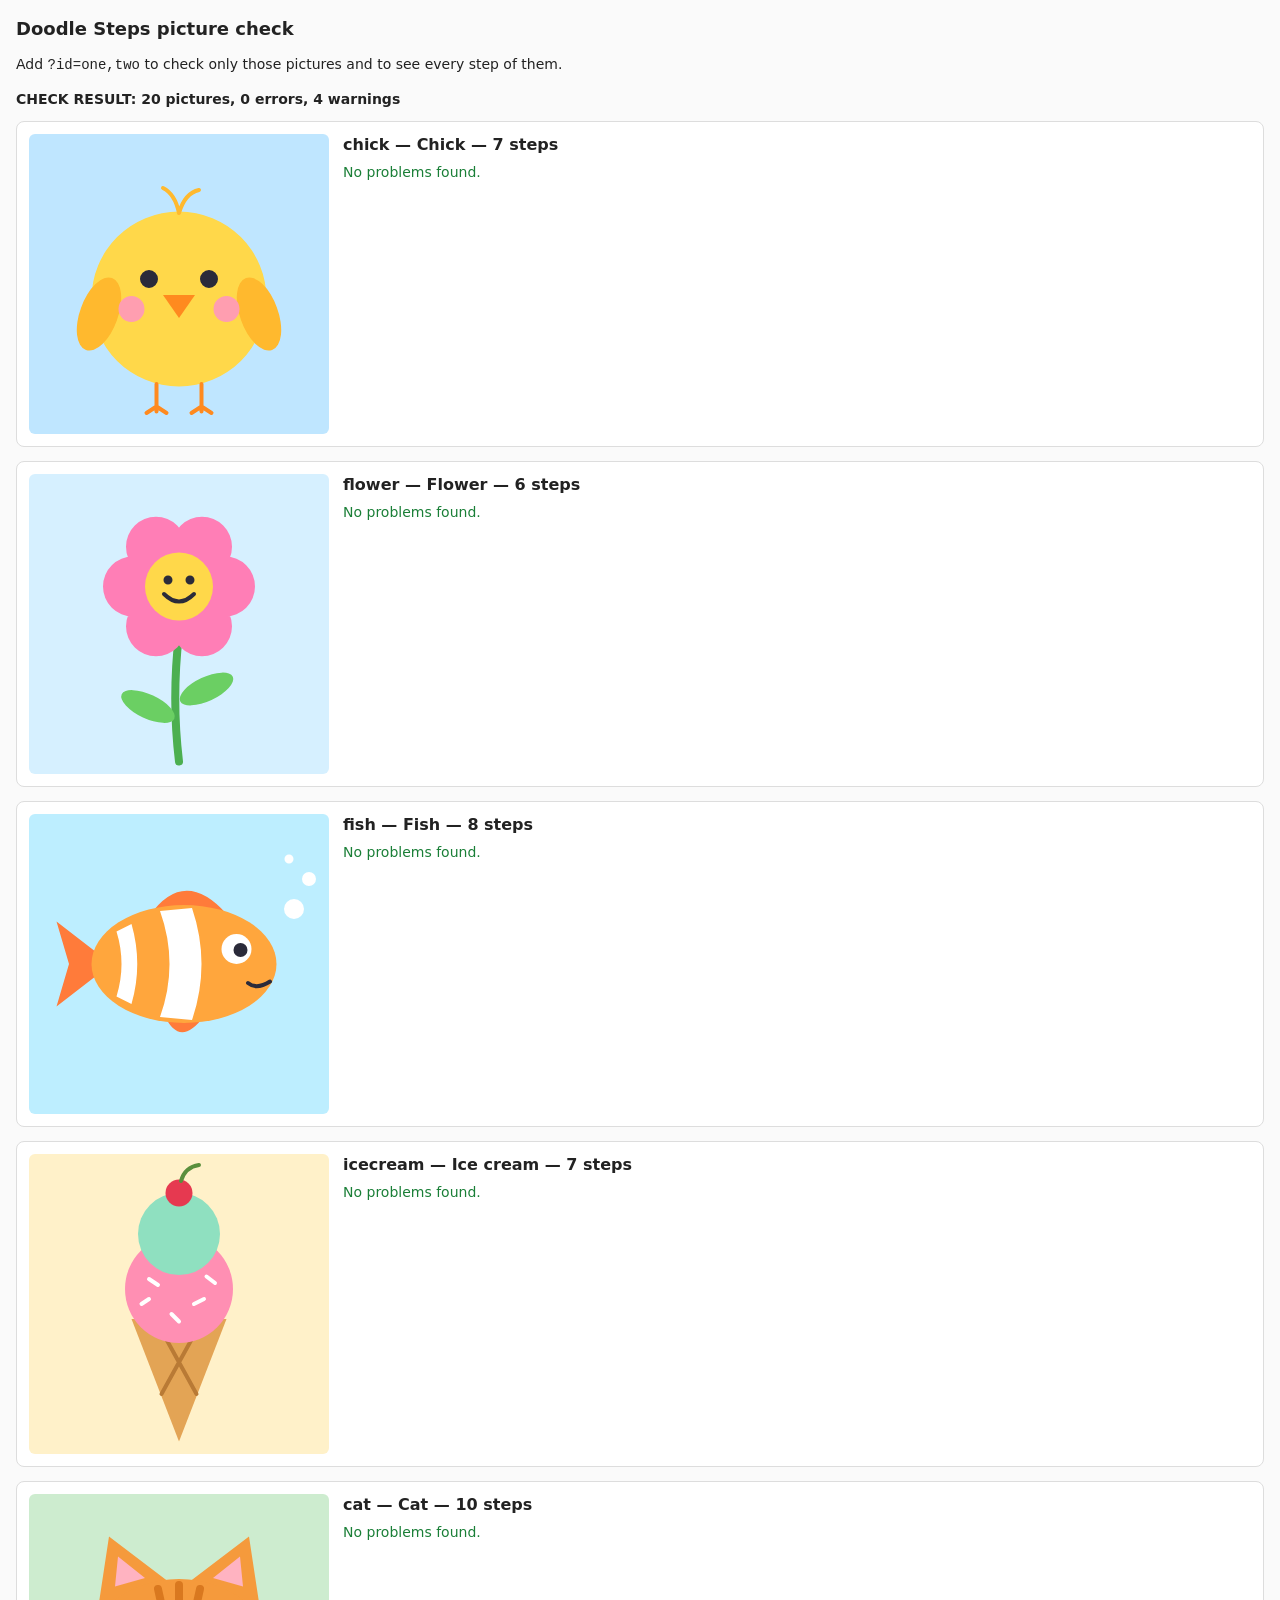
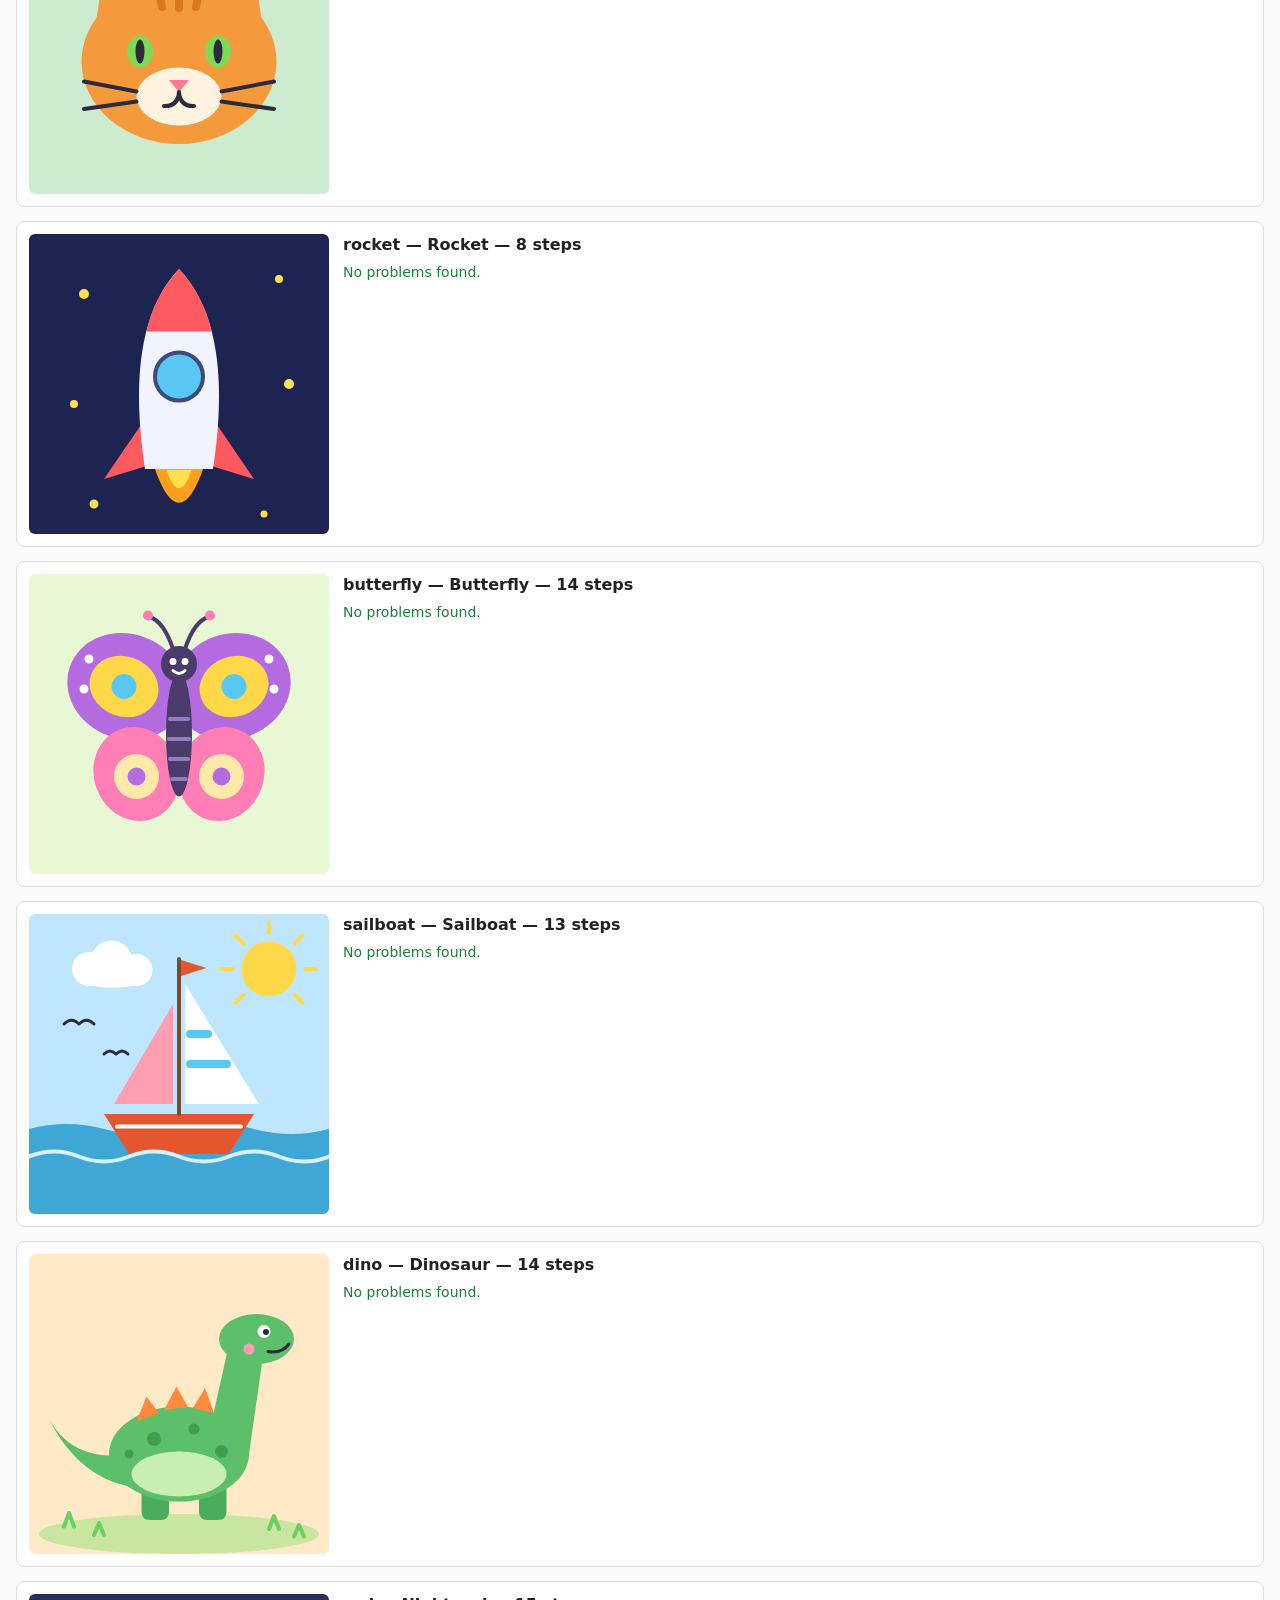
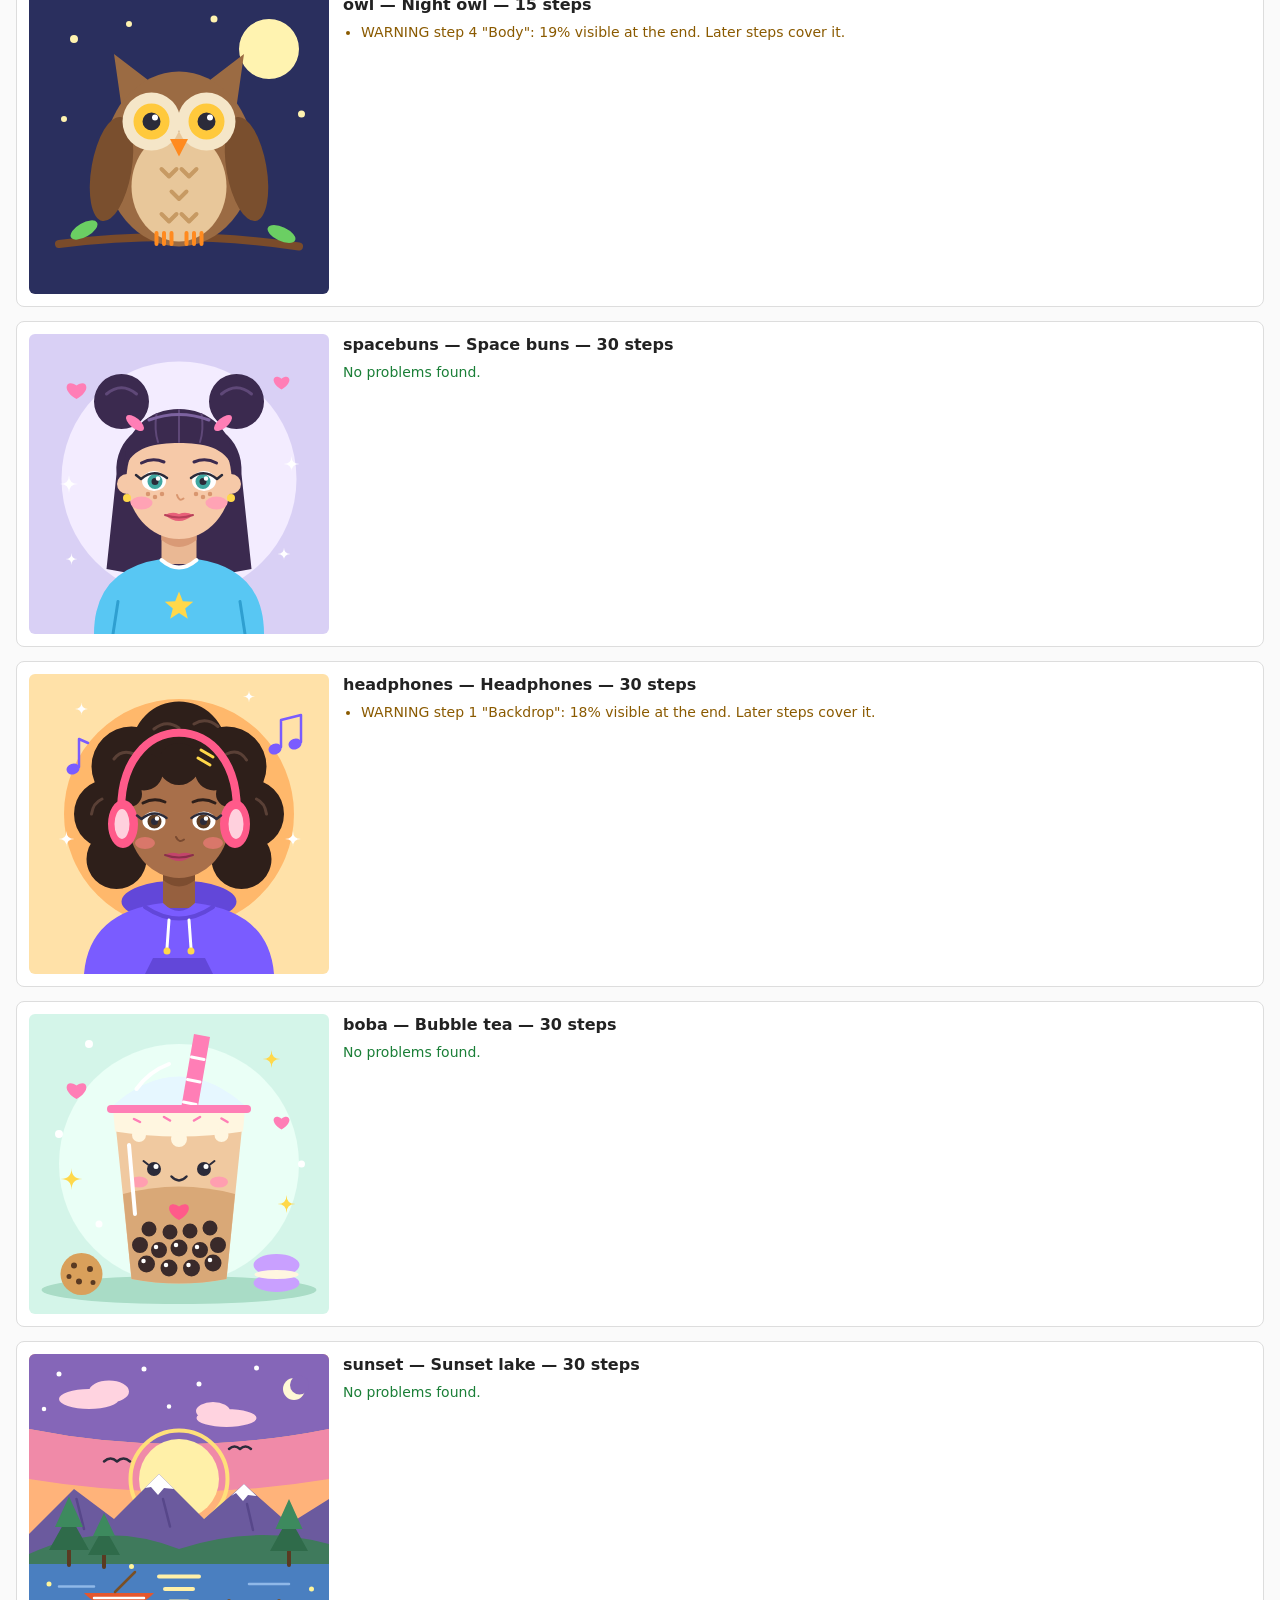
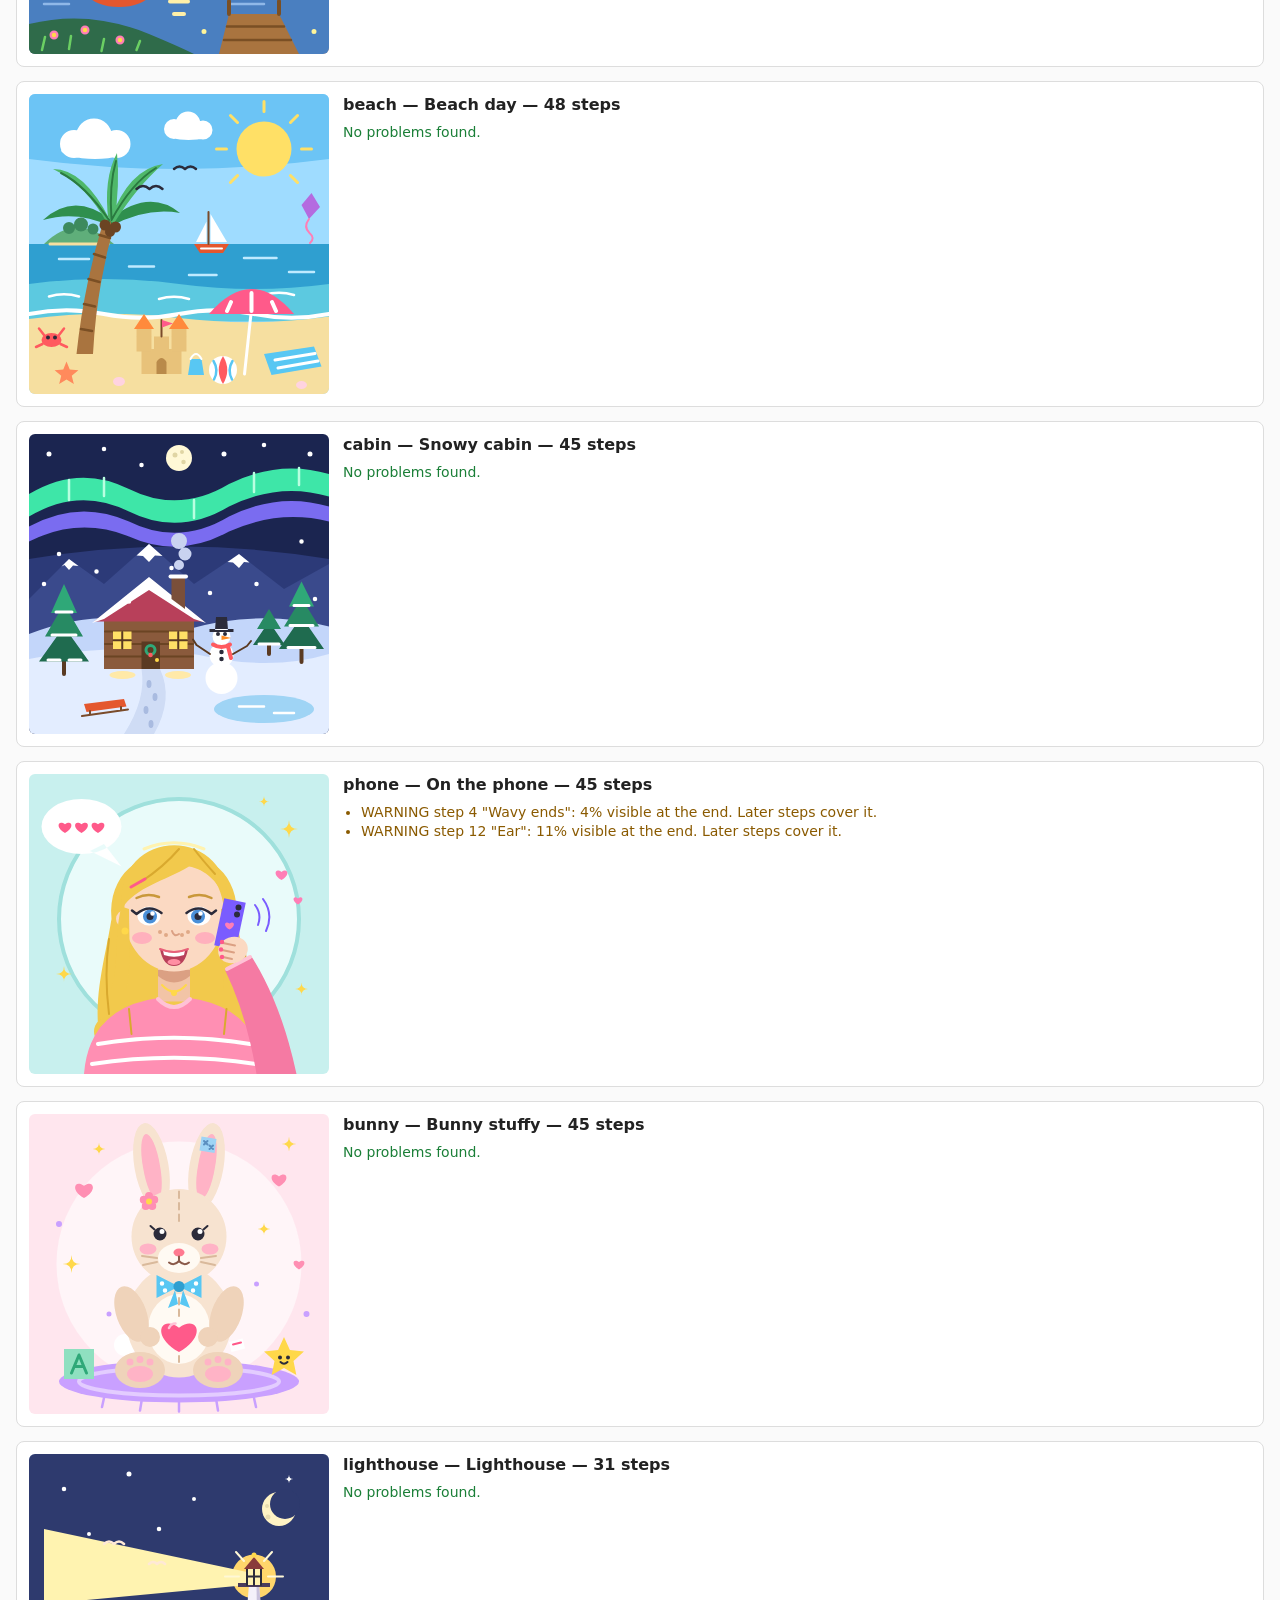
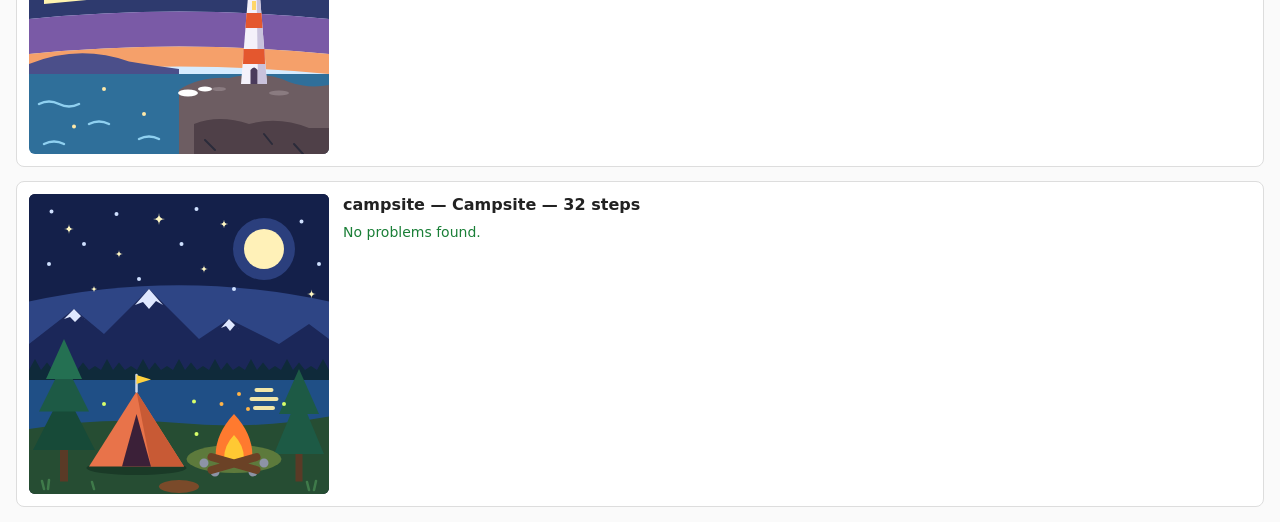
==== tools/check.html @ 8286c2b9 "Add picture-making skill, checkers, per-file pictures; add Lighthouse and Campsite Co-Authored-By: C" ====
<!doctype html>
<html lang="en">
<head>
<meta charset="utf-8">
<title>Doodle Steps picture check</title>
<style>
  body { font: 14px/1.4 system-ui, sans-serif; margin: 16px; color: #222; background: #fafafa; }
  h1 { font-size: 18px; margin: 0 0 4px; }
  #summary { font-weight: 700; margin-bottom: 12px; }
  .pic { display: grid; grid-template-columns: 300px 1fr; gap: 14px; padding: 12px; margin-bottom: 14px; background: #fff; border: 1px solid #ddd; border-radius: 8px; }
  .pic svg { width: 100%; height: auto; border-radius: 6px; display: block; }
  .pic h2 { font-size: 16px; margin: 0 0 6px; }
  .err { color: #b00020; } .warn { color: #8a5a00; } .ok { color: #1a7f37; }
  ul { margin: 4px 0; padding-left: 18px; }
  .film { grid-column: 1 / -1; display: grid; grid-template-columns: repeat(auto-fill, minmax(120px, 1fr)); gap: 8px; }
  .film figure { margin: 0; font-size: 11px; }
  .film svg { border: 1px solid #ddd; }
</style>
</head>
<body>
<h1>Doodle Steps picture check</h1>
<p>Add <code>?id=one,two</code> to check only those pictures and to see every step of them.</p>
<div id="summary">Checking…</div>
<div id="out"></div>

<script>
// Loads the same picture files the app loads (read from ../index.html), then
// for every step checks: can it be scored, is it still visible at the end,
// and does it differ from the color underneath it.
(async () => {
  const S = 300, SK = S / 600;
  const want = (new URLSearchParams(location.search).get('id') || '').split(',').filter(Boolean);

  const html = await (await fetch('../index.html', { cache: 'reload' })).text();
  const srcs = [...html.matchAll(/<script src="([^"]+)"/g)].map(m => m[1]).filter(s => !s.startsWith('app.js'));
  for (const src of srcs) {
    await new Promise((res, rej) => {
      const s = document.createElement('script');
      s.src = '../' + src.split('?')[0] + '?t=' + Date.now();
      s.onload = res; s.onerror = () => { document.getElementById('out').insertAdjacentHTML('beforebegin', '<p class="err">Could not load ' + src + '</p>'); res(); };
      document.head.append(s);
    });
  }

  const cv = document.createElement('canvas'); cv.width = cv.height = S;
  const cx = cv.getContext('2d', { willReadFrequently: true });
  function mask(step) {
    cx.setTransform(1, 0, 0, 1, 0, 0); cx.clearRect(0, 0, S, S); cx.setTransform(SK, 0, 0, SK, 0, 0);
    cx.lineCap = cx.lineJoin = 'round';
    const p = new Path2D(step.d);
    if (step.line) { cx.lineWidth = step.line; cx.stroke(p); } else cx.fill(p);
    const d = cx.getImageData(0, 0, S, S).data, bits = new Uint8Array(S * S);
    let area = 0;
    for (let i = 0; i < bits.length; i++) if (d[i * 4 + 3] > 100) { bits[i] = 1; area++; }
    return { bits, area };
  }
  const shape = s => s.line
    ? `<path d="${s.d}" fill="none" stroke="${s.color}" stroke-width="${s.line}" stroke-linecap="round" stroke-linejoin="round"/>`
    : `<path d="${s.d}" fill="${s.color}"/>`;
  const svg = (l, upto) => `<svg viewBox="0 0 600 600" xmlns="http://www.w3.org/2000/svg"><rect width="600" height="600" fill="${l.bg}"/>${l.steps.slice(0, upto).map(shape).join('')}</svg>`;

  let errors = 0, warnings = 0, shown = 0;
  const out = document.getElementById('out');

  for (const l of LESSONS) {
    if (want.length && !want.includes(l.id)) continue;
    shown++;
    const E = [], W = [];
    const owner = new Int16Array(S * S).fill(-1);
    const masks = l.steps.map(mask);
    const colorAt = i => (owner[i] < 0 ? l.bg : l.steps[owner[i]].color).toLowerCase();

    l.steps.forEach((s, k) => {
      const m = masks[k], at = `step ${k + 1} "${s.name}"`;
      if (m.area < (s.line ? 8 : 12)) { E.push(`${at}: too small to score. Make it bigger.`); return; }
      let same = 0;
      for (let i = 0; i < m.bits.length; i++) if (m.bits[i] && colorAt(i) === s.color.toLowerCase()) same++;
      if (same / m.area > 0.9) W.push(`${at}: same color as what is already under it, so it will not show.`);
      for (let i = 0; i < m.bits.length; i++) if (m.bits[i]) owner[i] = k;
    });
    const seen = new Float64Array(l.steps.length);
    for (let i = 0; i < owner.length; i++) if (owner[i] >= 0) seen[owner[i]]++;
    l.steps.forEach((s, k) => {
      if (masks[k].area >= 12 && seen[k] / masks[k].area < 0.2) W.push(`step ${k + 1} "${s.name}": ${Math.round(100 * seen[k] / masks[k].area)}% visible at the end. Later steps cover it.`);
    });

    errors += E.length; warnings += W.length;
    const div = document.createElement('div');
    div.className = 'pic';
    div.innerHTML = `<div>${svg(l, l.steps.length)}</div><div><h2>${l.id} — ${l.name} — ${l.steps.length} steps</h2>
      ${E.length || W.length ? '' : '<div class="ok">No problems found.</div>'}
      ${E.length ? `<ul class="err">${E.map(x => `<li>ERROR ${x}</li>`).join('')}</ul>` : ''}
      ${W.length ? `<ul class="warn">${W.map(x => `<li>WARNING ${x}</li>`).join('')}</ul>` : ''}</div>
      ${want.length ? `<div class="film">${l.steps.map((s, k) => `<figure>${svg(l, k + 1)}<figcaption>${k + 1}. ${s.name}</figcaption></figure>`).join('')}</div>` : ''}`;
    out.append(div);
  }
  document.getElementById('summary').textContent = `CHECK RESULT: ${shown} pictures, ${errors} errors, ${warnings} warnings`;
  window.CHECK = { pictures: shown, errors, warnings };
})().catch(e => { document.getElementById('summary').textContent = 'CHECK FAILED: ' + e.message; });
</script>
</body>
</html>
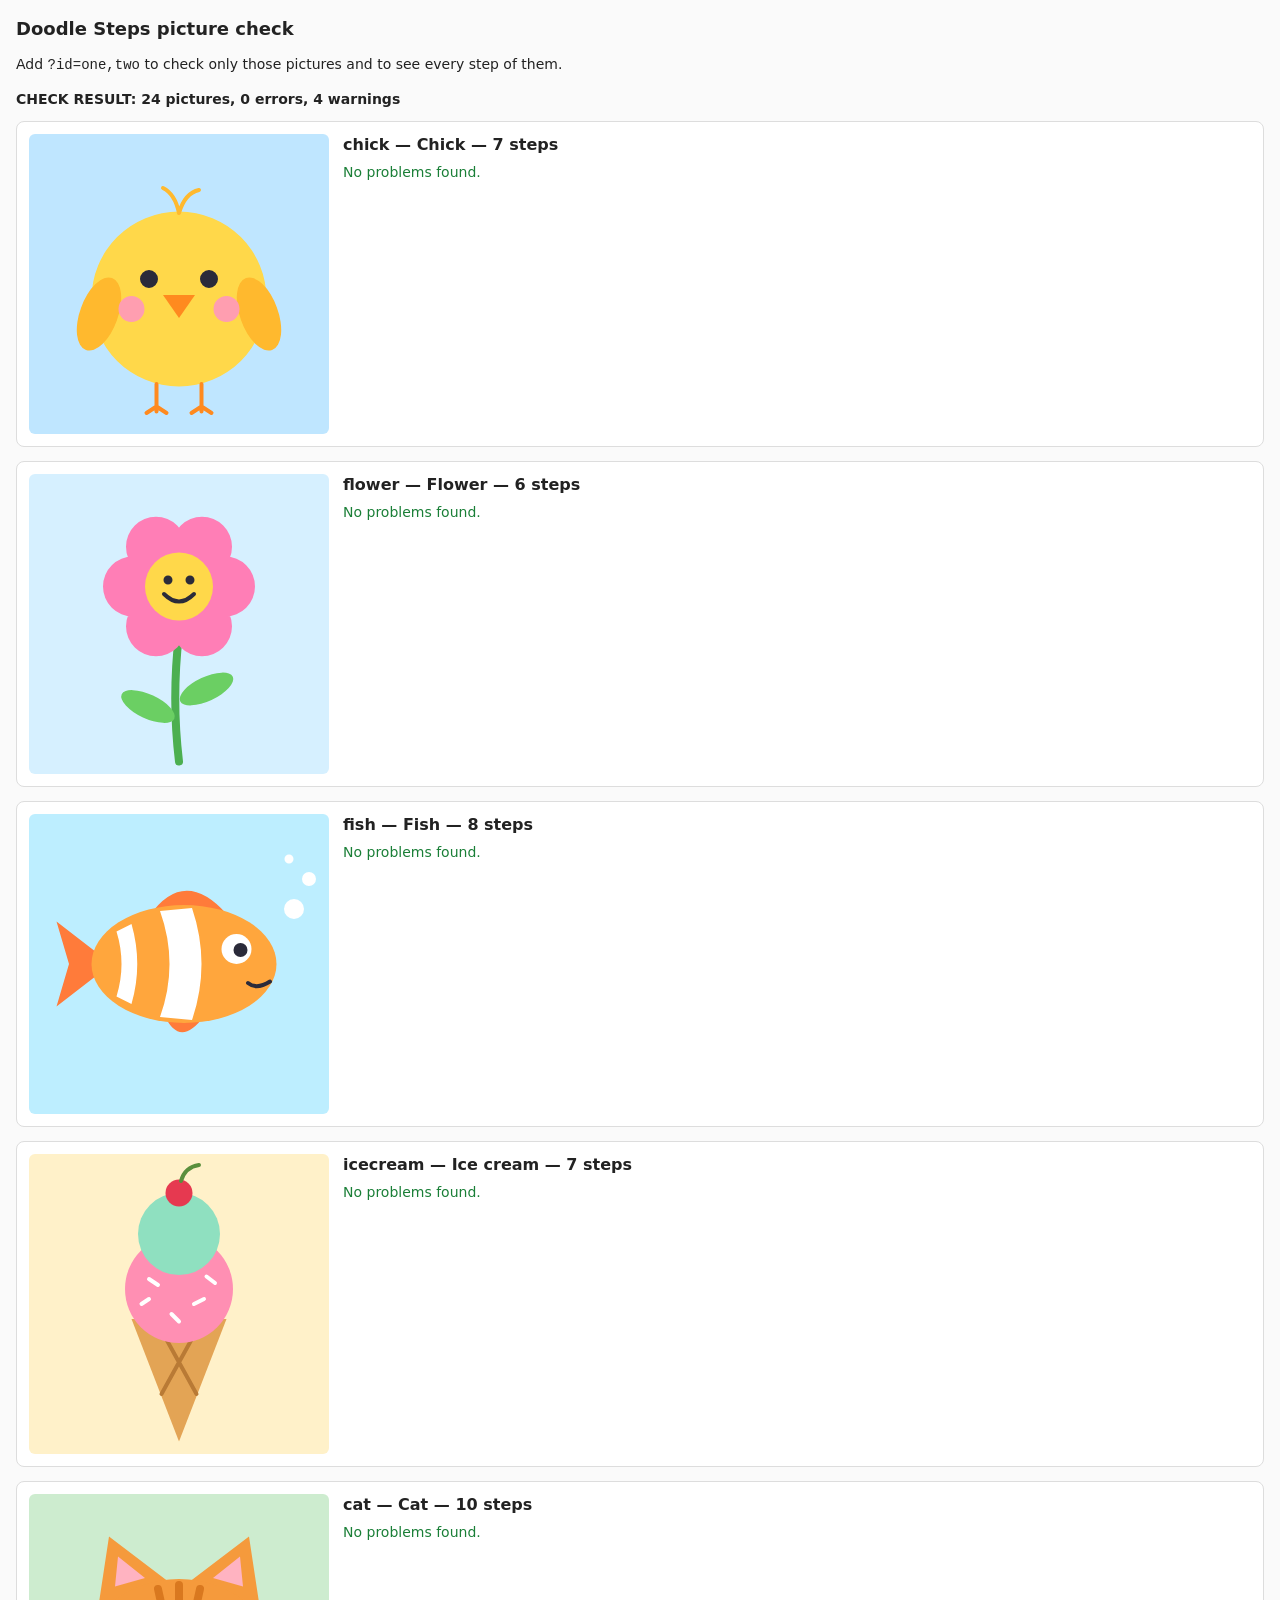
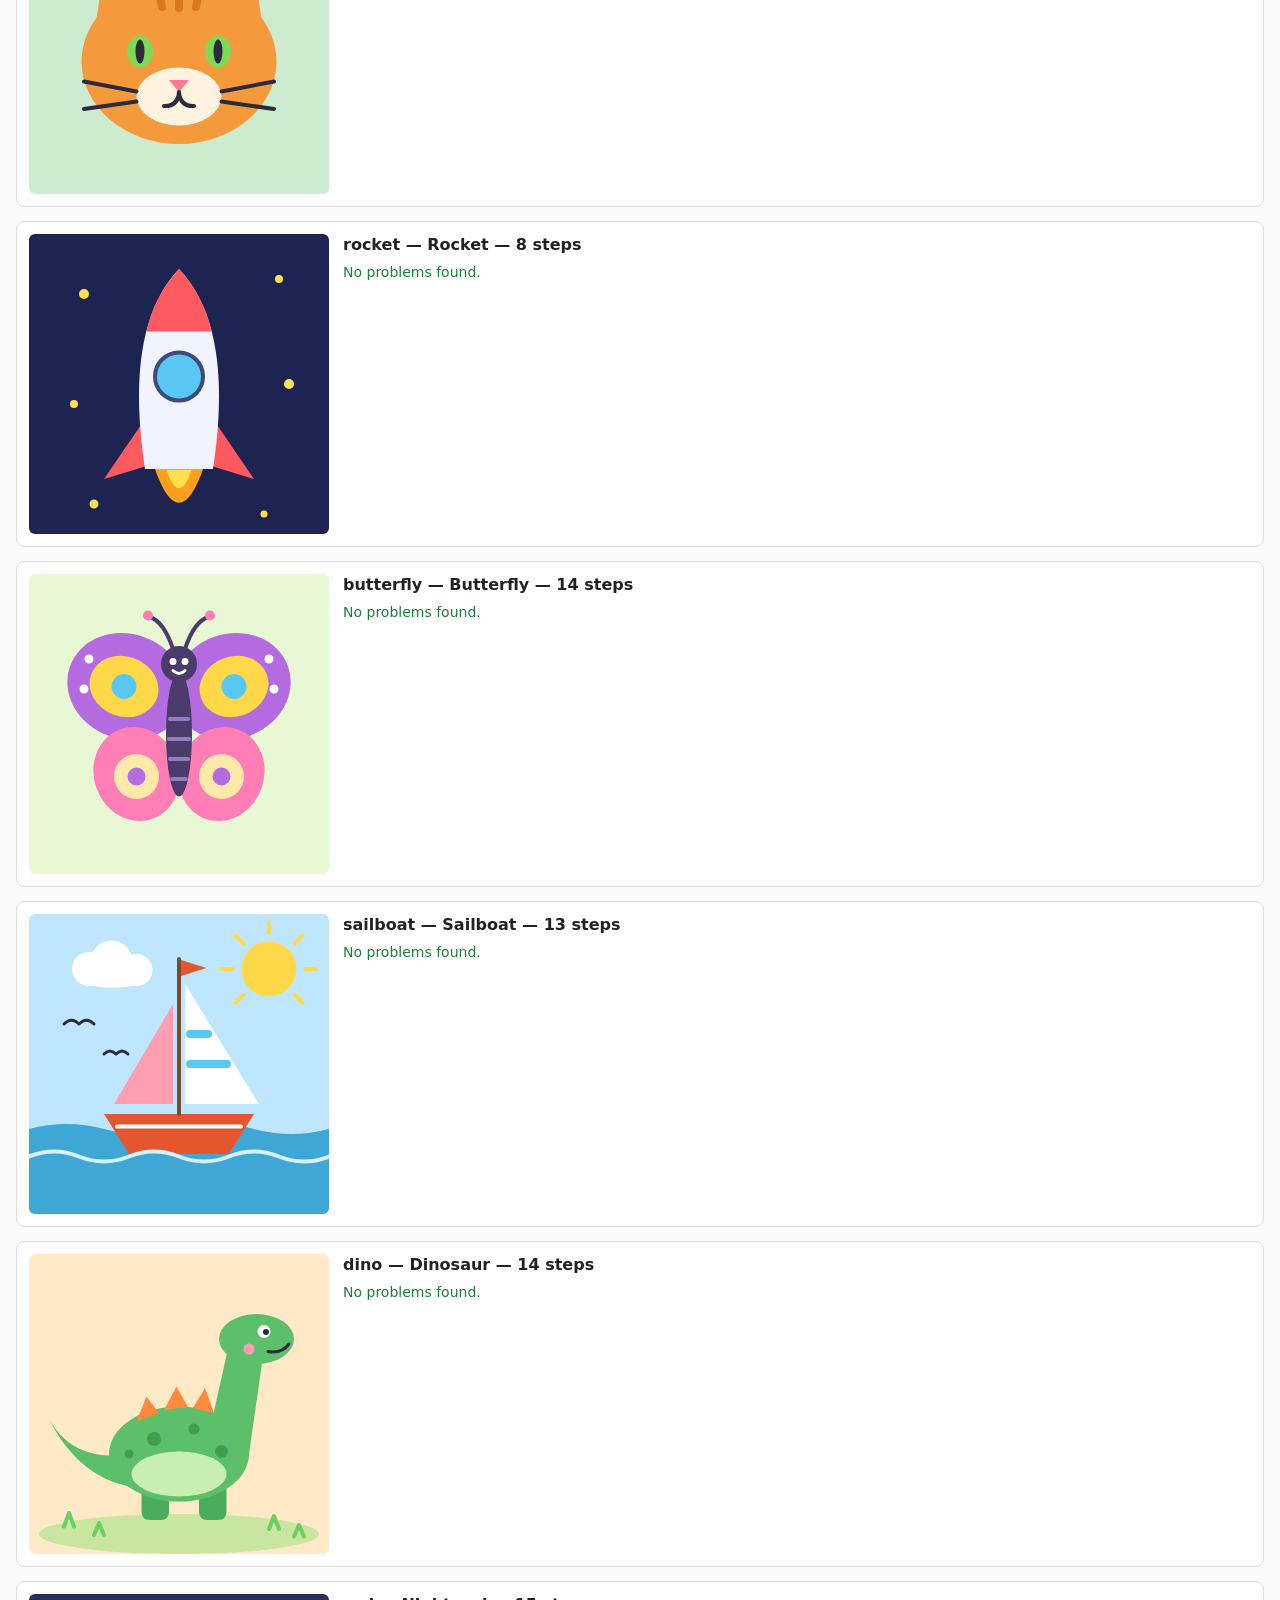
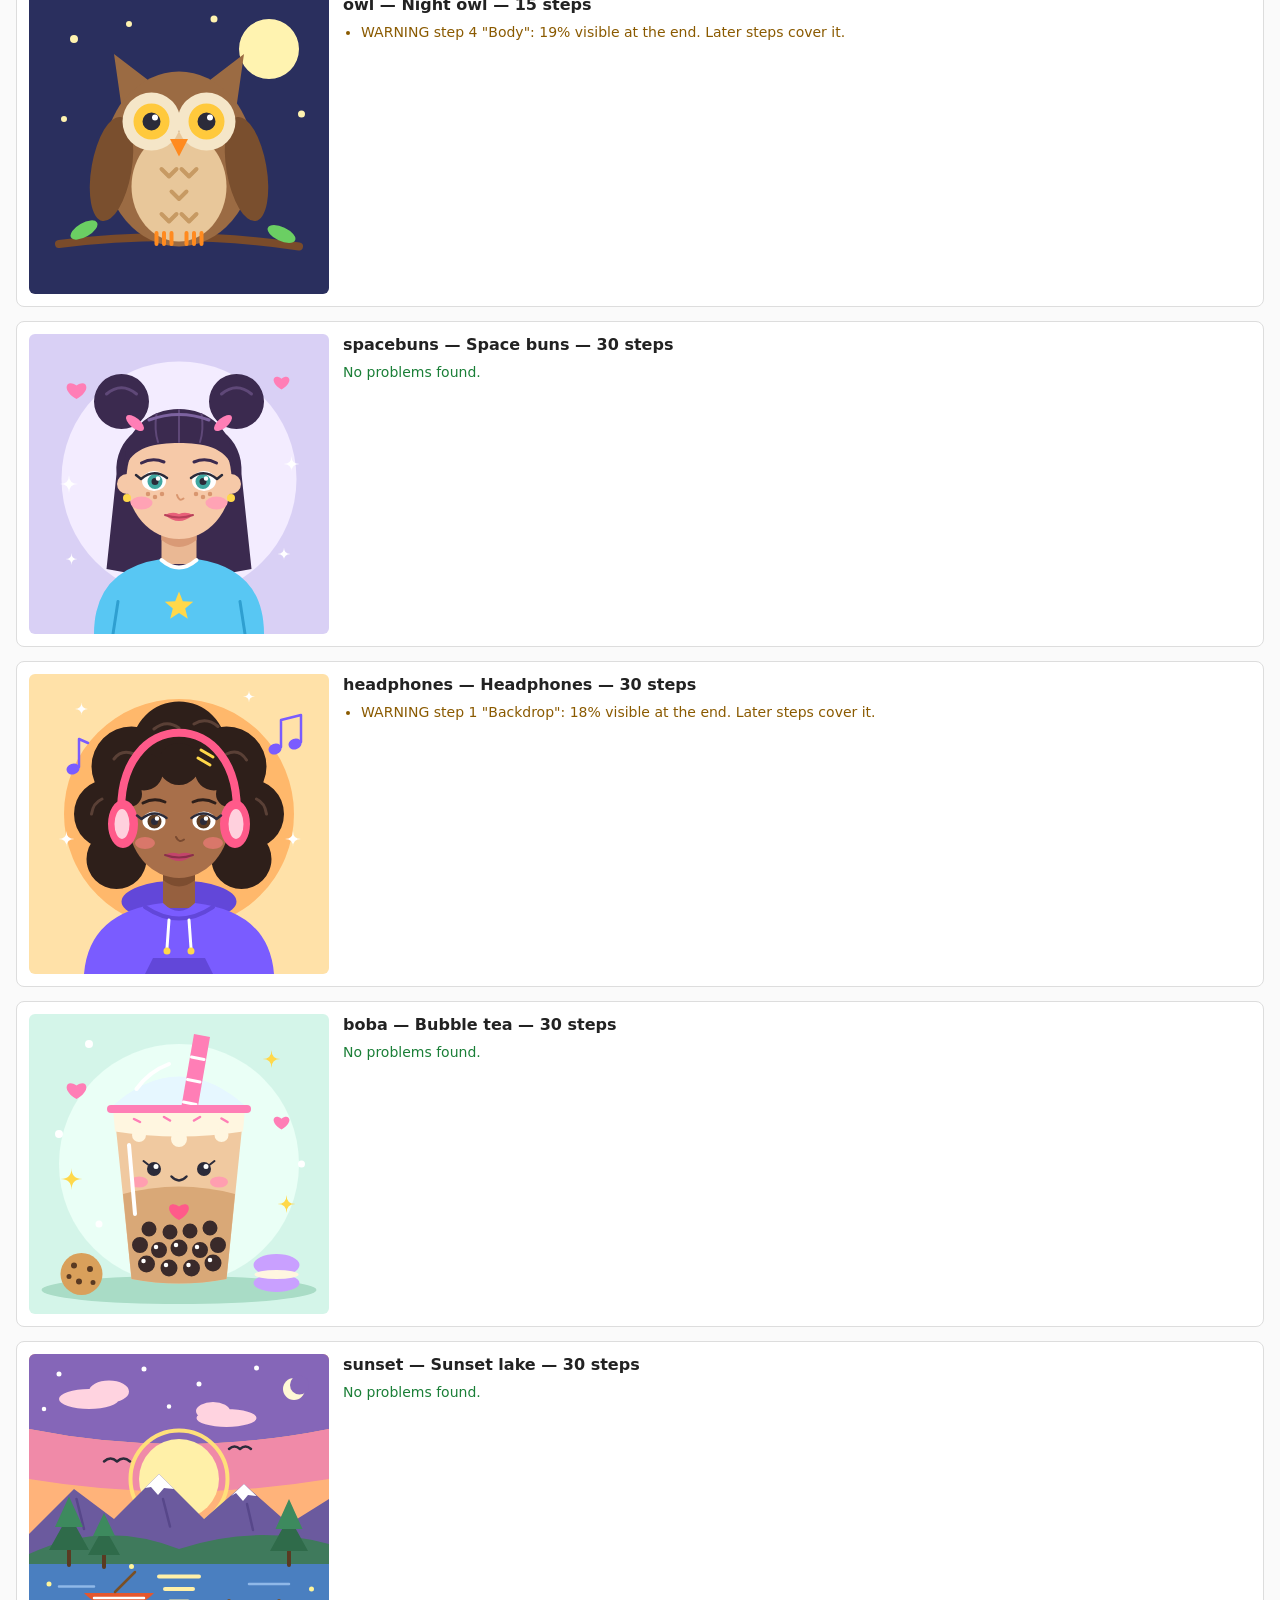
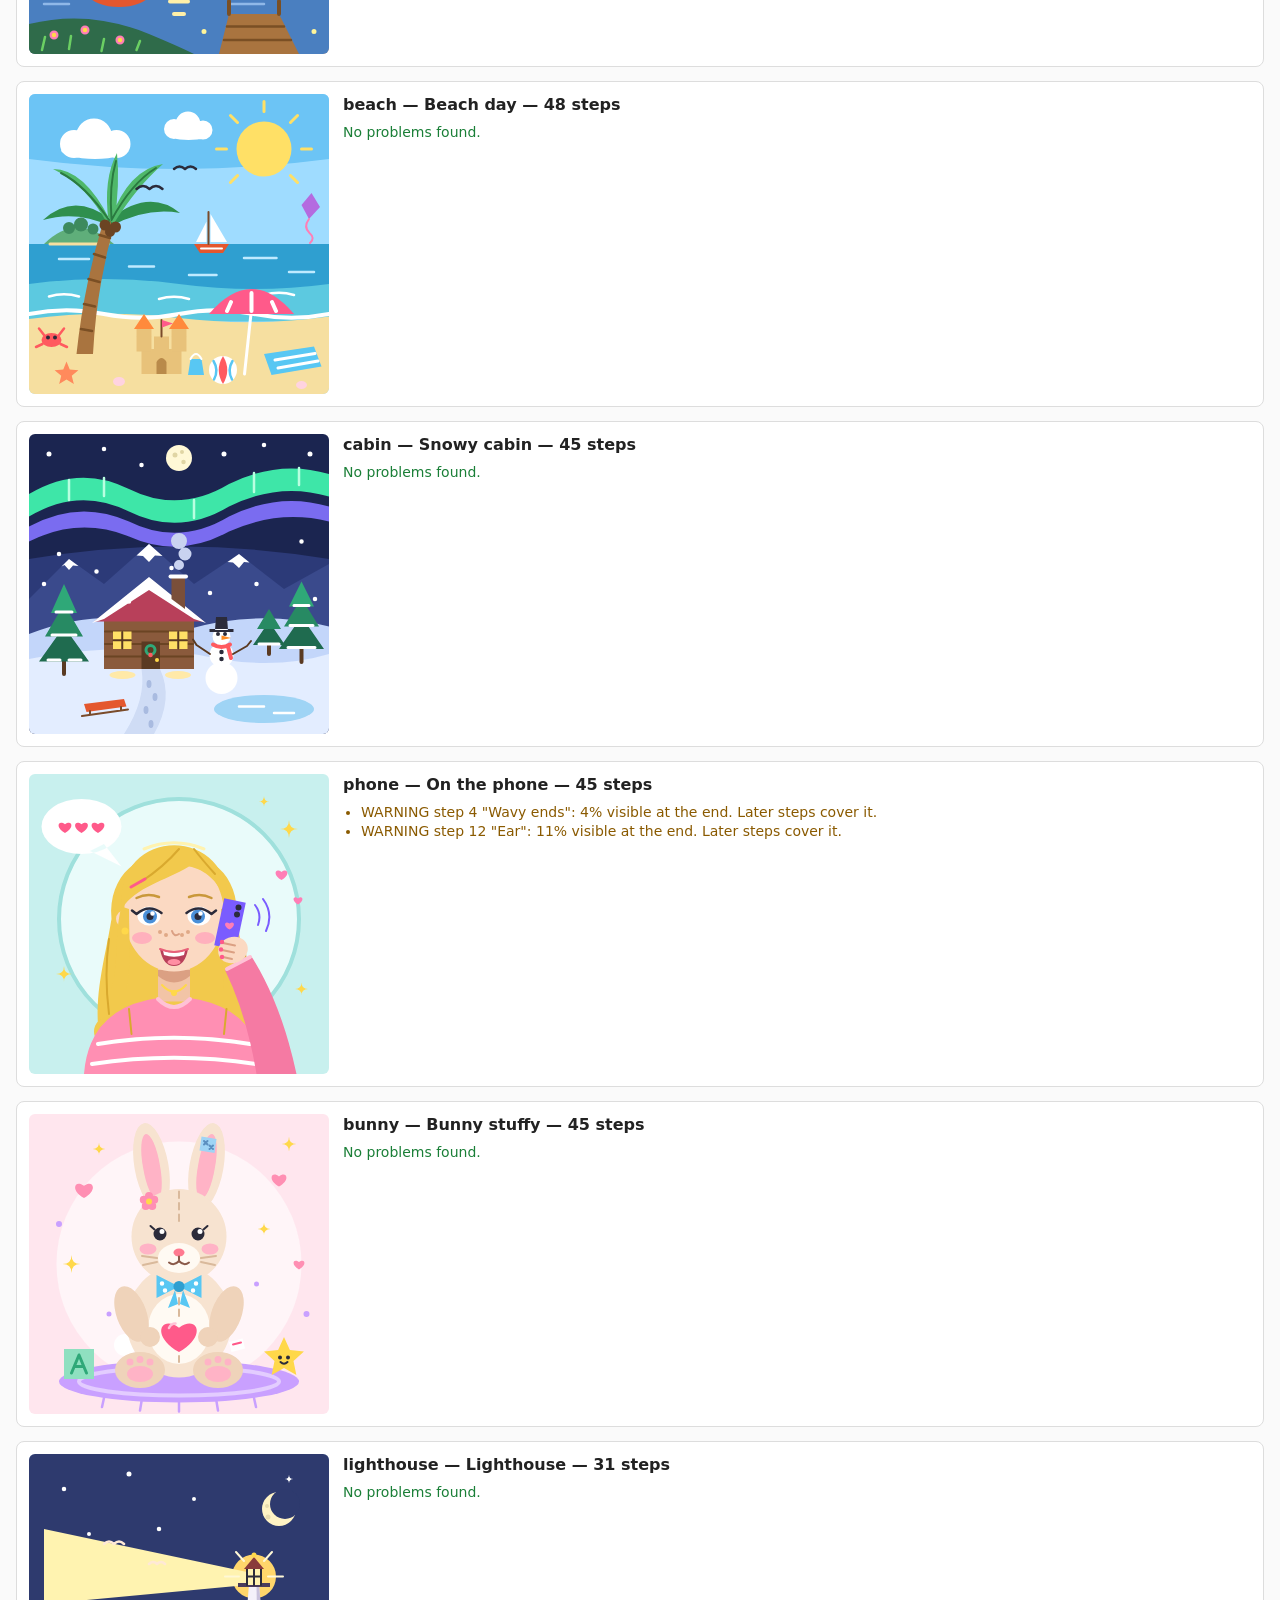
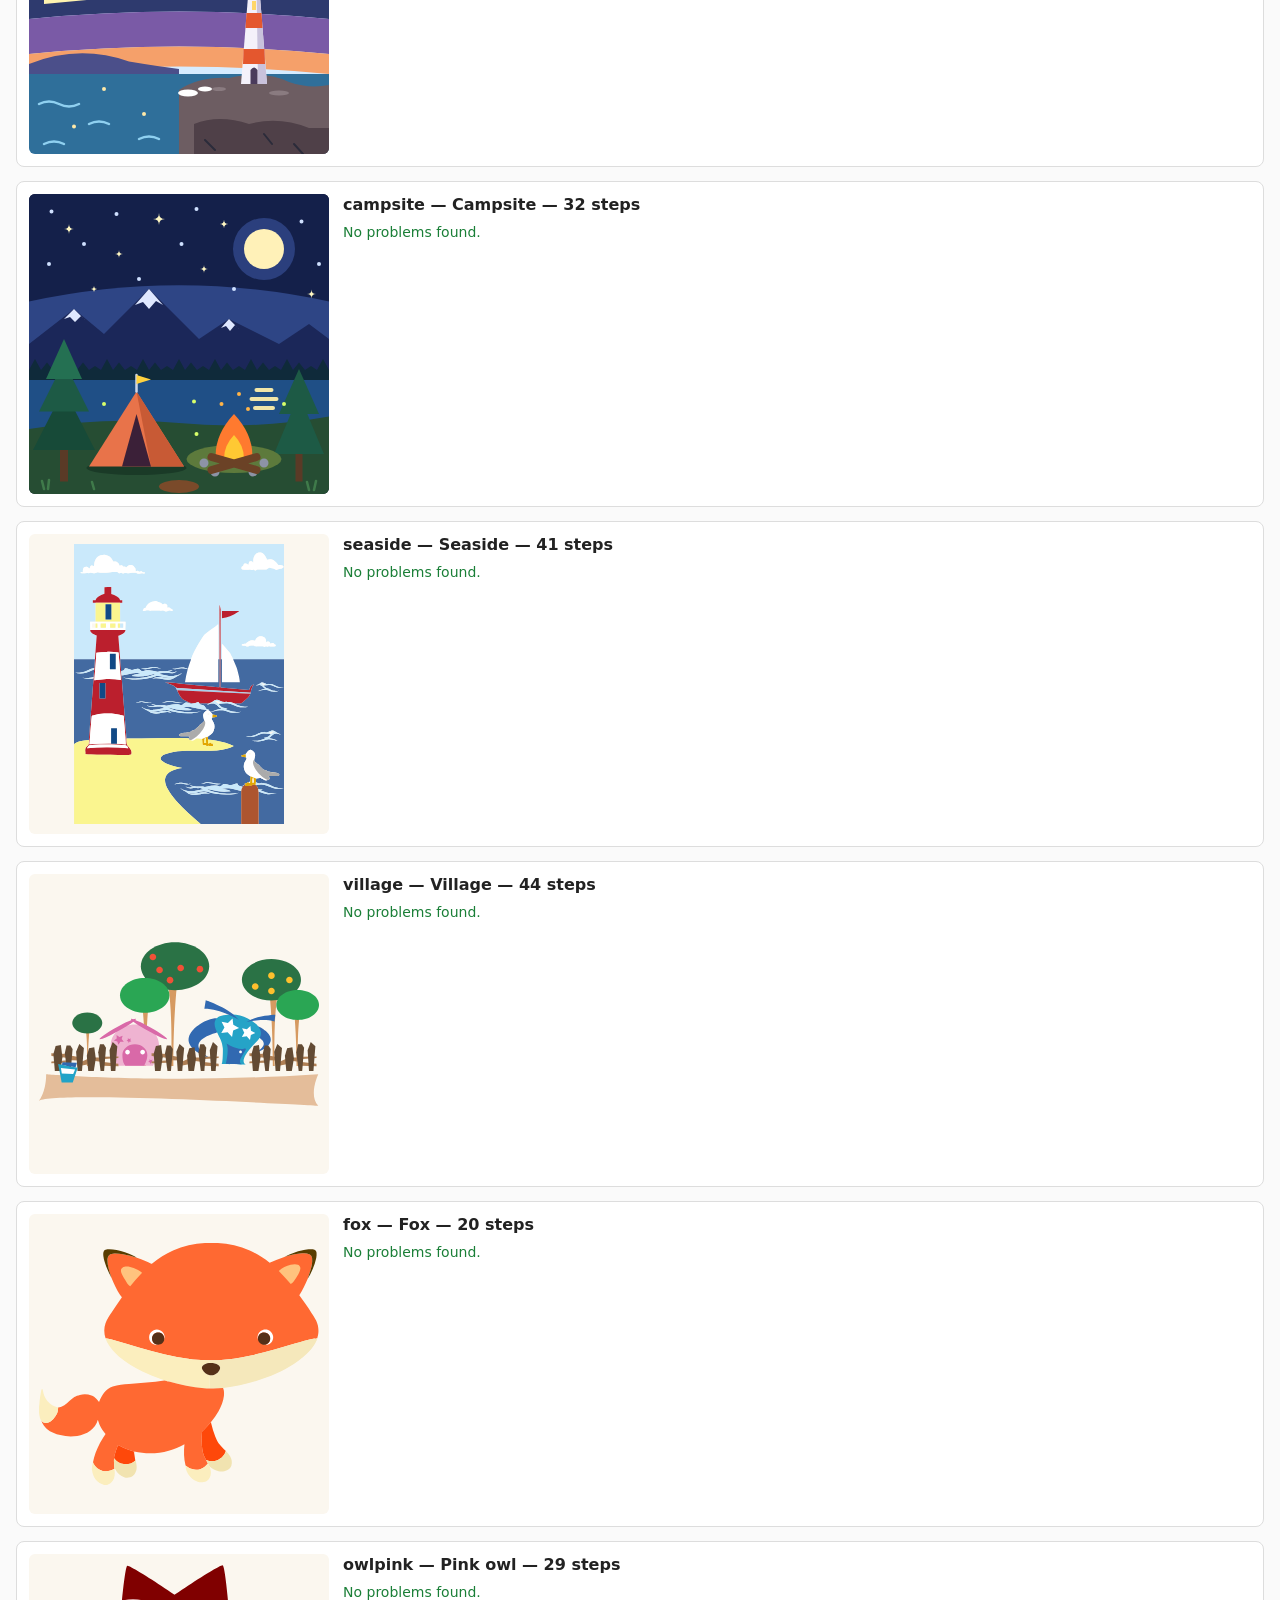
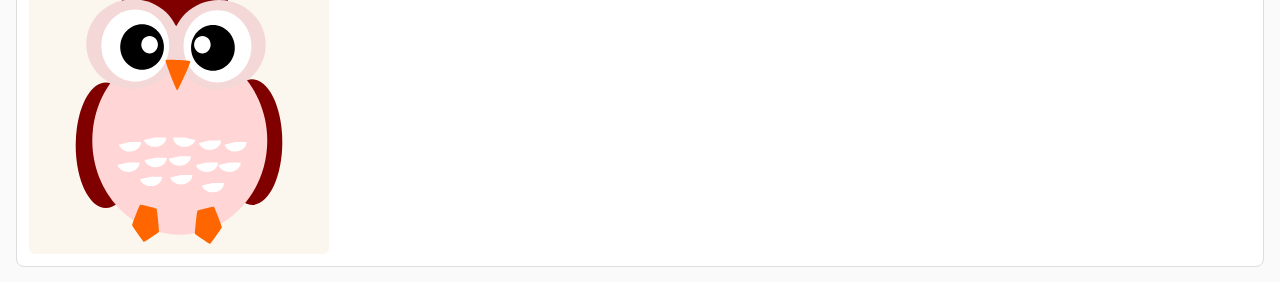
==== commit 9ff95e62: "Add SVG-to-steps converter and four pictures converted from public-domain art Co-Authored-By: Claude" ====
--- a/tools/check.html
+++ b/tools/check.html
@@ -47,16 +47,18 @@
   function mask(step) {
     cx.setTransform(1, 0, 0, 1, 0, 0); cx.clearRect(0, 0, S, S); cx.setTransform(SK, 0, 0, SK, 0, 0);
     cx.lineCap = cx.lineJoin = 'round';
-    const p = new Path2D(step.d);
-    if (step.line) { cx.lineWidth = step.line; cx.stroke(p); } else cx.fill(p);
+    for (const d of [].concat(step.d)) {
+      const p = new Path2D(d);
+      if (step.line) { cx.lineWidth = step.line; cx.stroke(p); } else cx.fill(p, step.eo ? 'evenodd' : 'nonzero');
+    }
     const d = cx.getImageData(0, 0, S, S).data, bits = new Uint8Array(S * S);
     let area = 0;
     for (let i = 0; i < bits.length; i++) if (d[i * 4 + 3] > 100) { bits[i] = 1; area++; }
     return { bits, area };
   }
   const shape = s => s.line
-    ? `<path d="${s.d}" fill="none" stroke="${s.color}" stroke-width="${s.line}" stroke-linecap="round" stroke-linejoin="round"/>`
-    : `<path d="${s.d}" fill="${s.color}"/>`;
+    ? `<path d="${[].concat(s.d).join('')}" fill="none" stroke="${s.color}" stroke-width="${s.line}" stroke-linecap="round" stroke-linejoin="round"/>`
+    : [].concat(s.d).map(d => `<path d="${d}" fill="${s.color}"${s.eo ? ' fill-rule="evenodd"' : ''}/>`).join('');
   const svg = (l, upto) => `<svg viewBox="0 0 600 600" xmlns="http://www.w3.org/2000/svg"><rect width="600" height="600" fill="${l.bg}"/>${l.steps.slice(0, upto).map(shape).join('')}</svg>`;
 
   let errors = 0, warnings = 0, shown = 0;
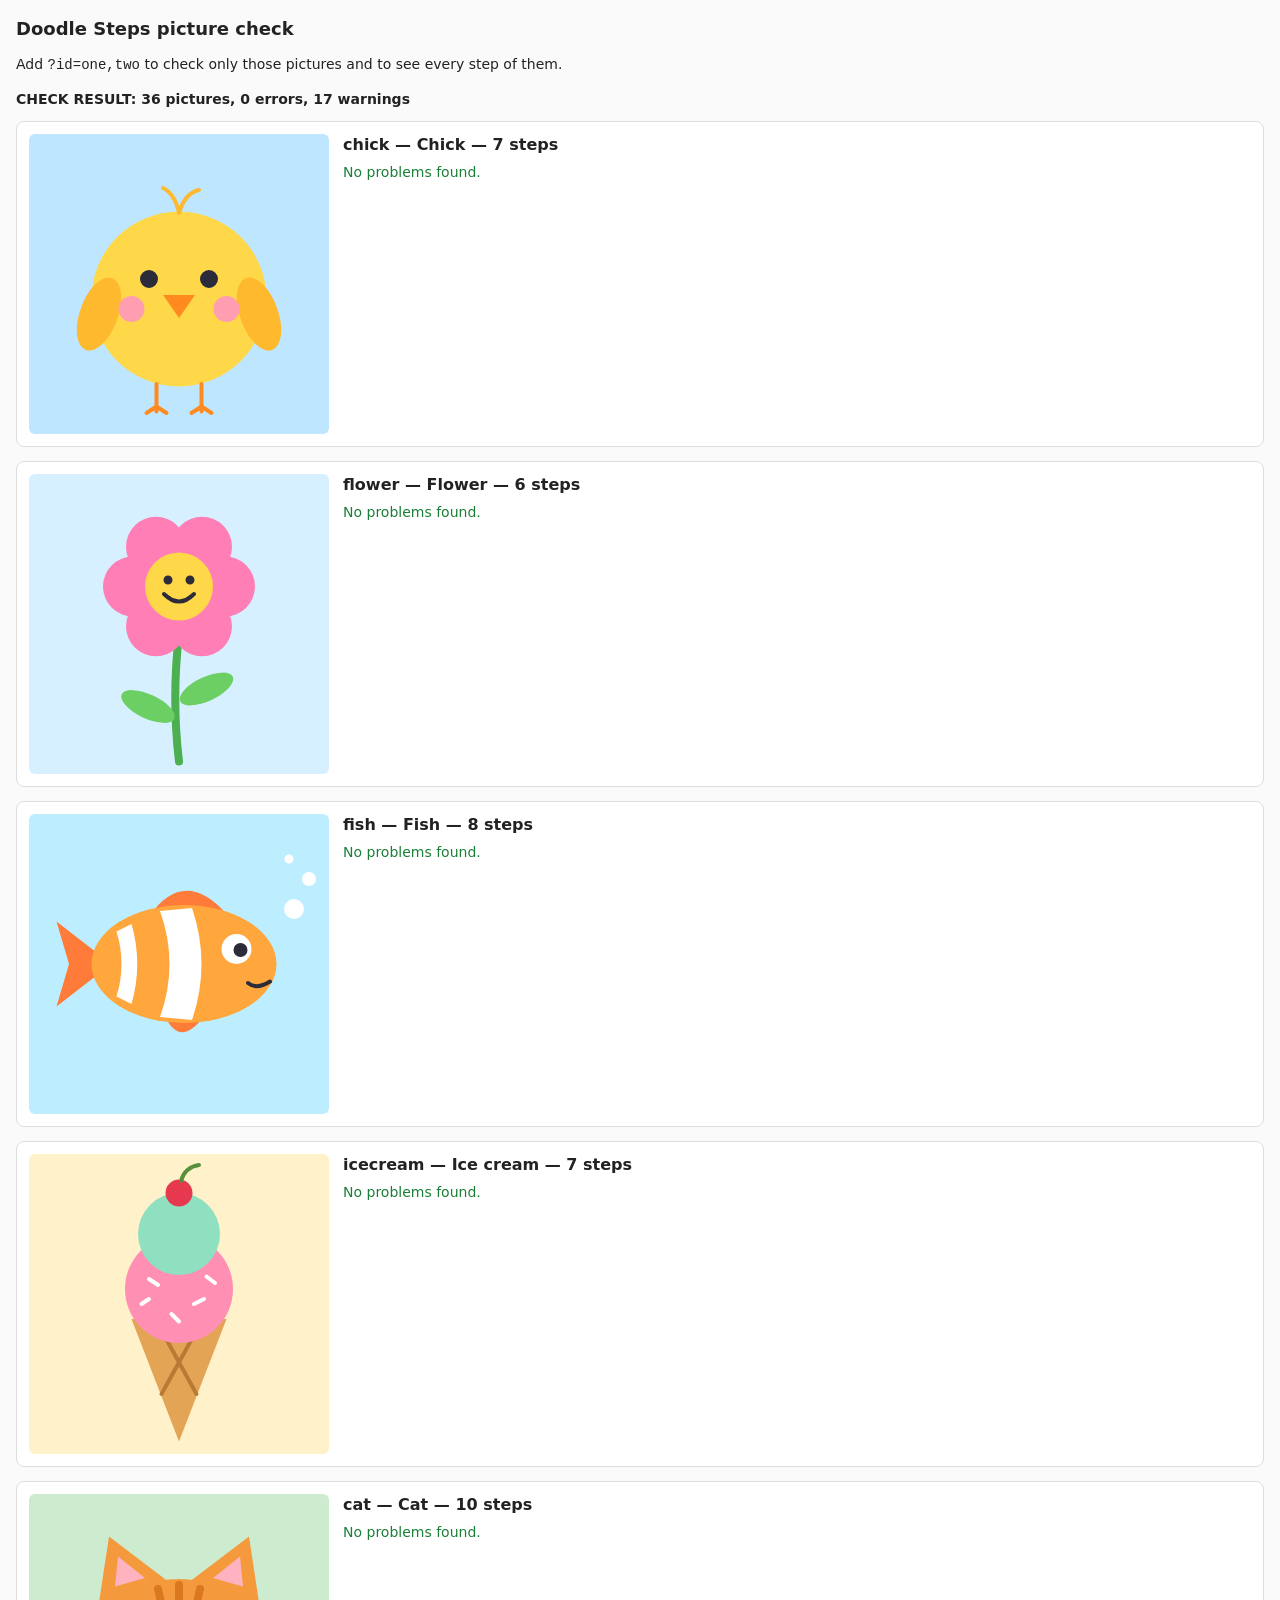
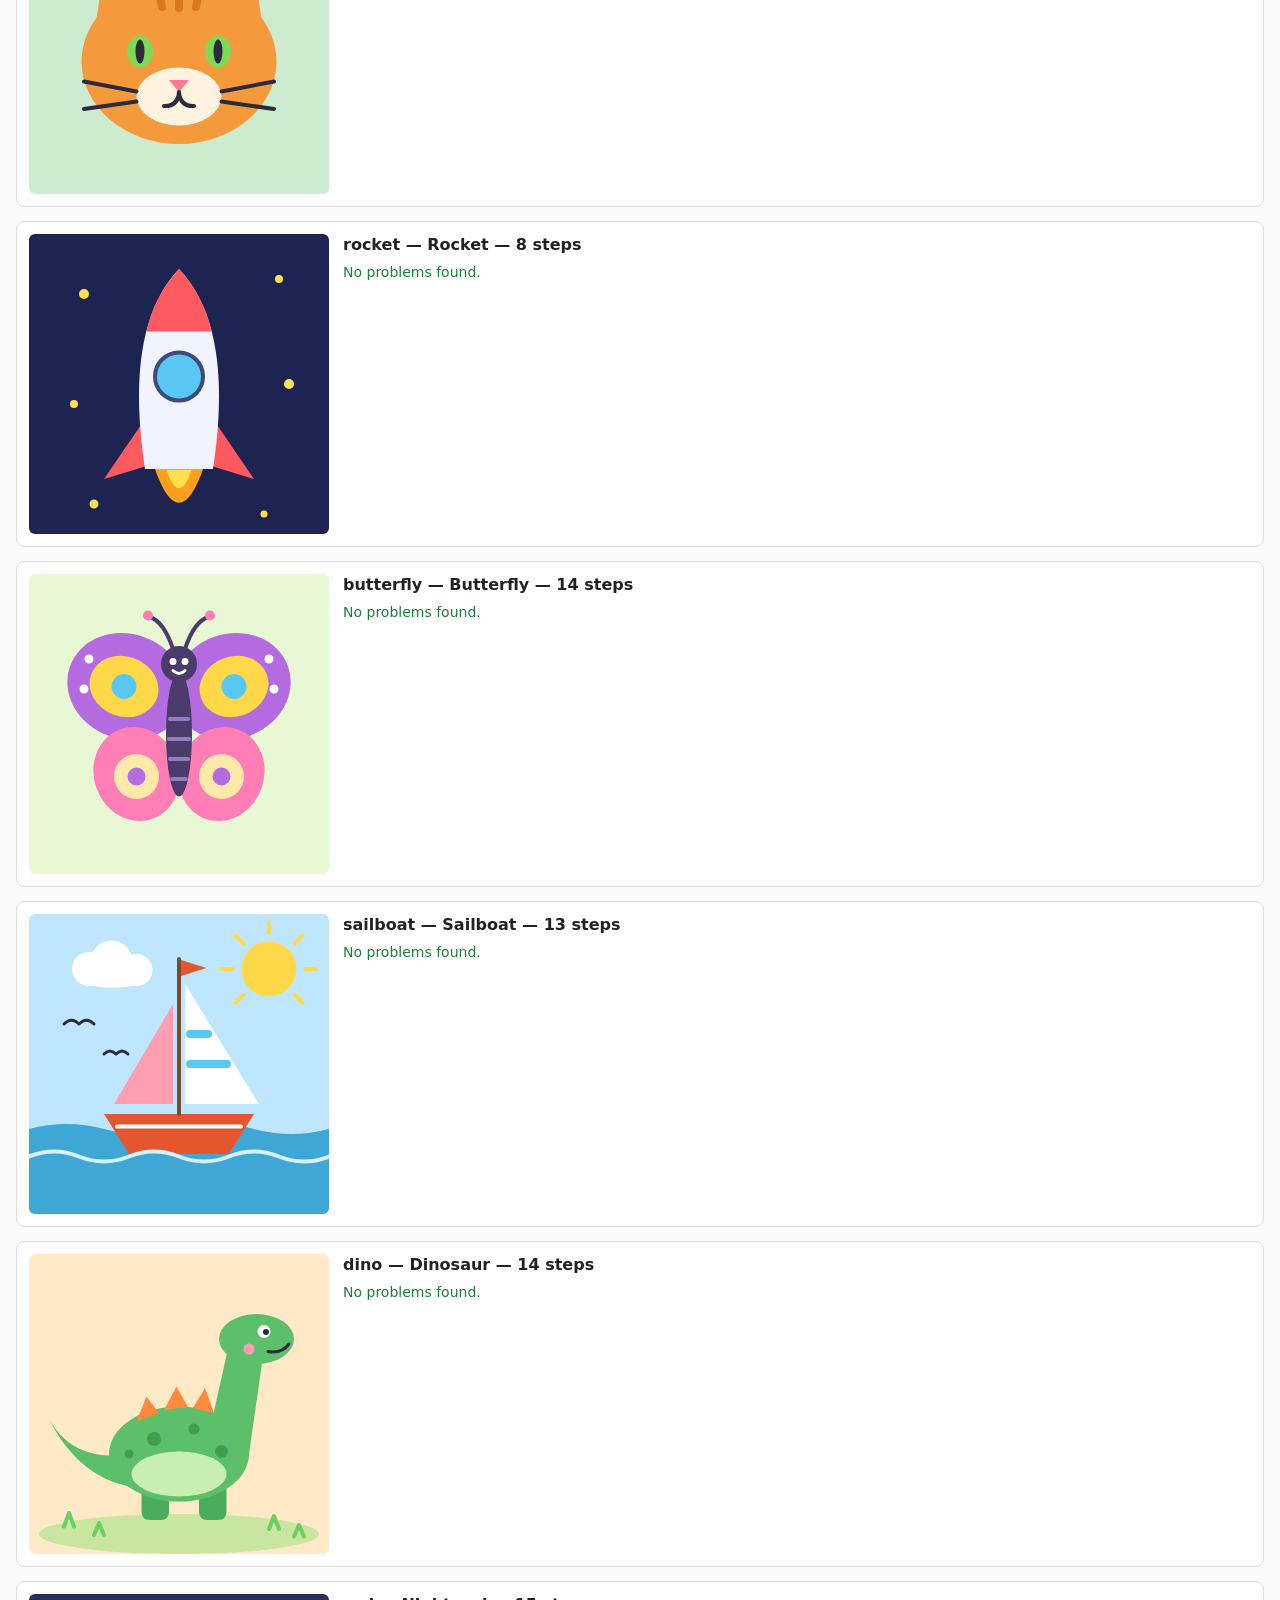
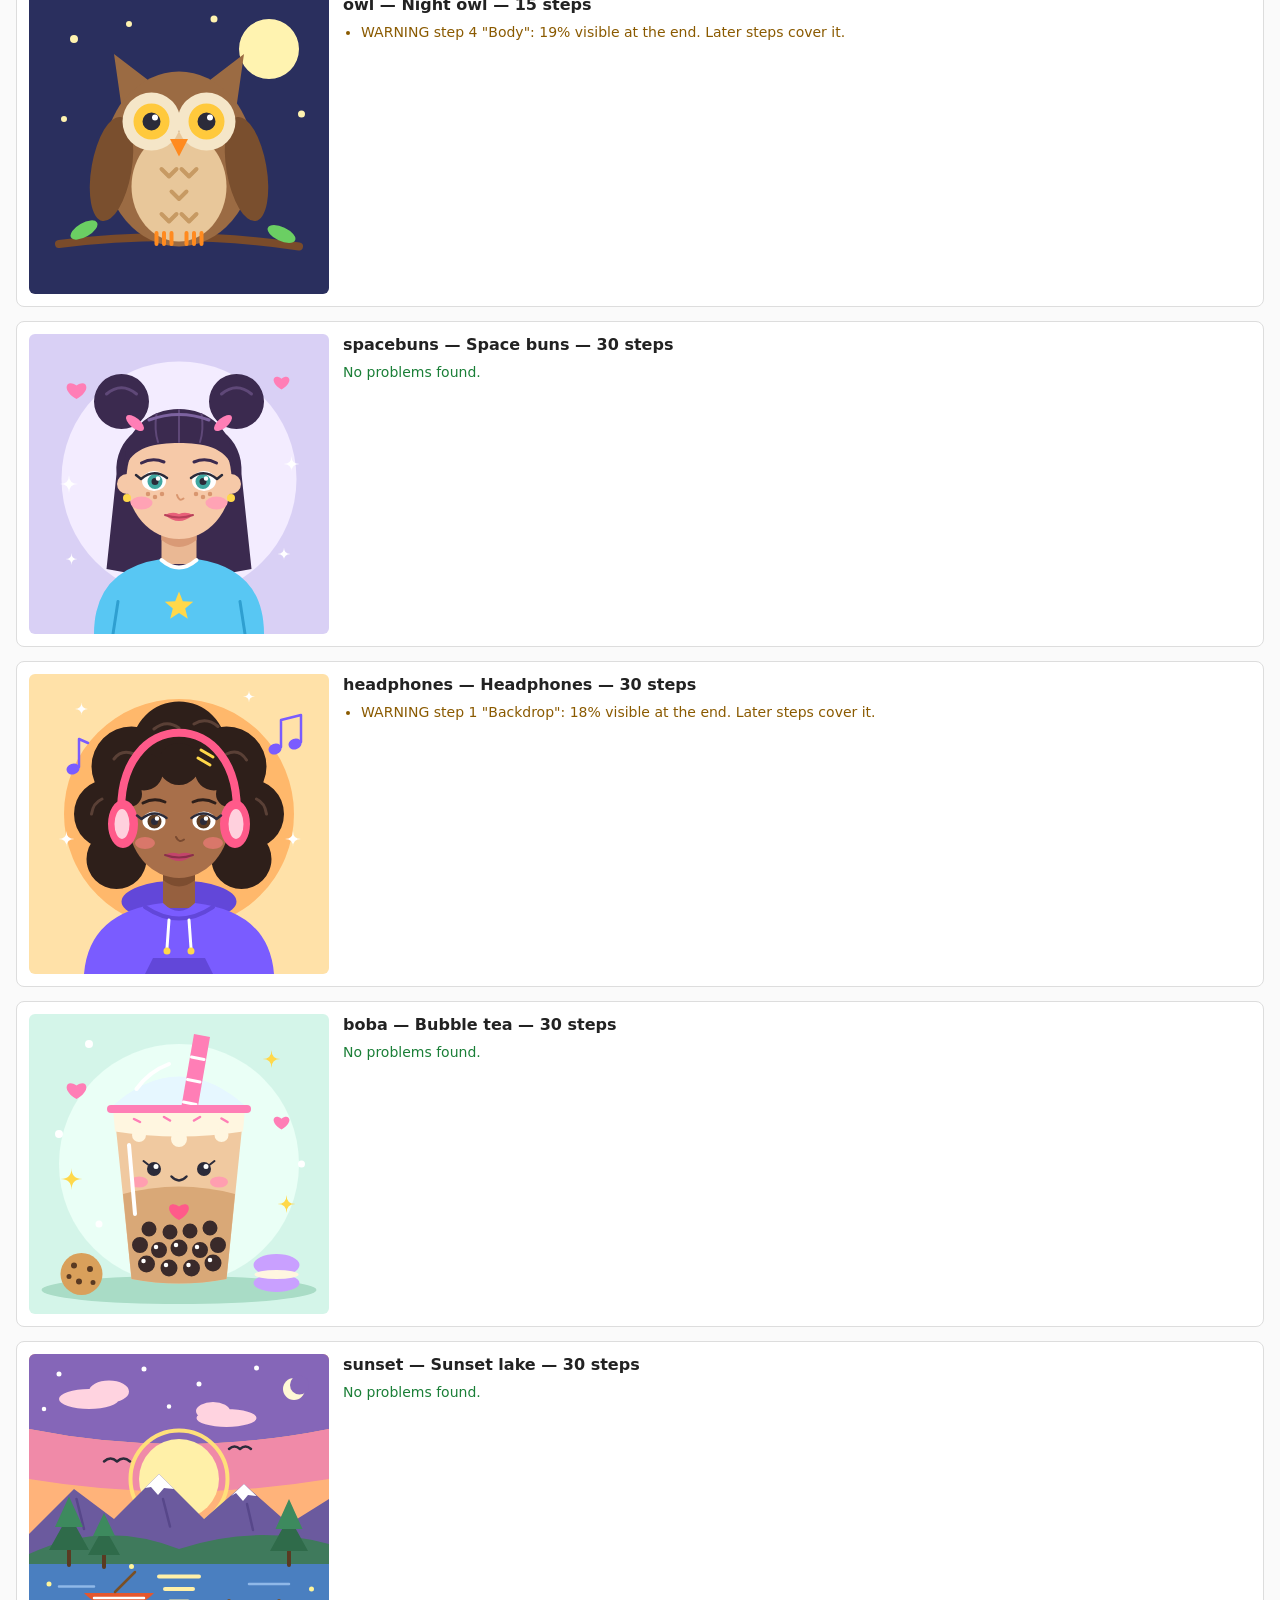
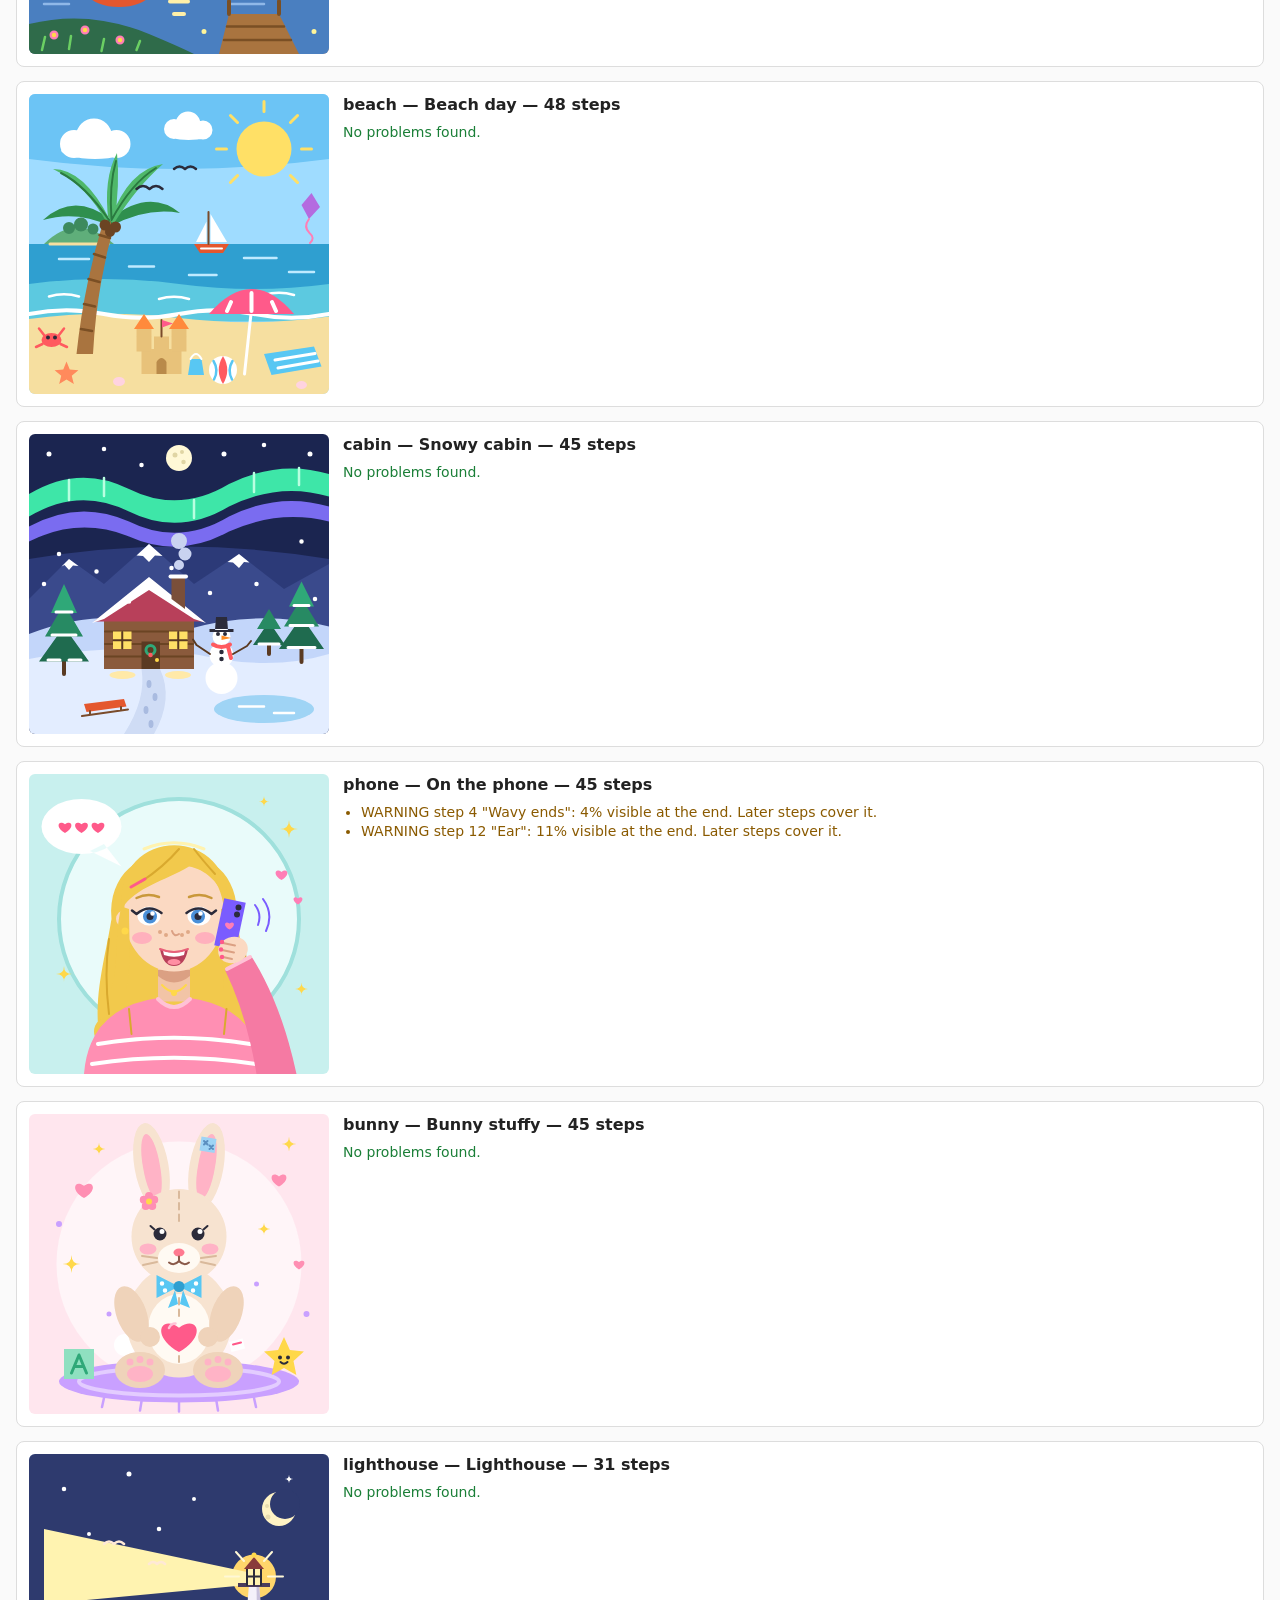
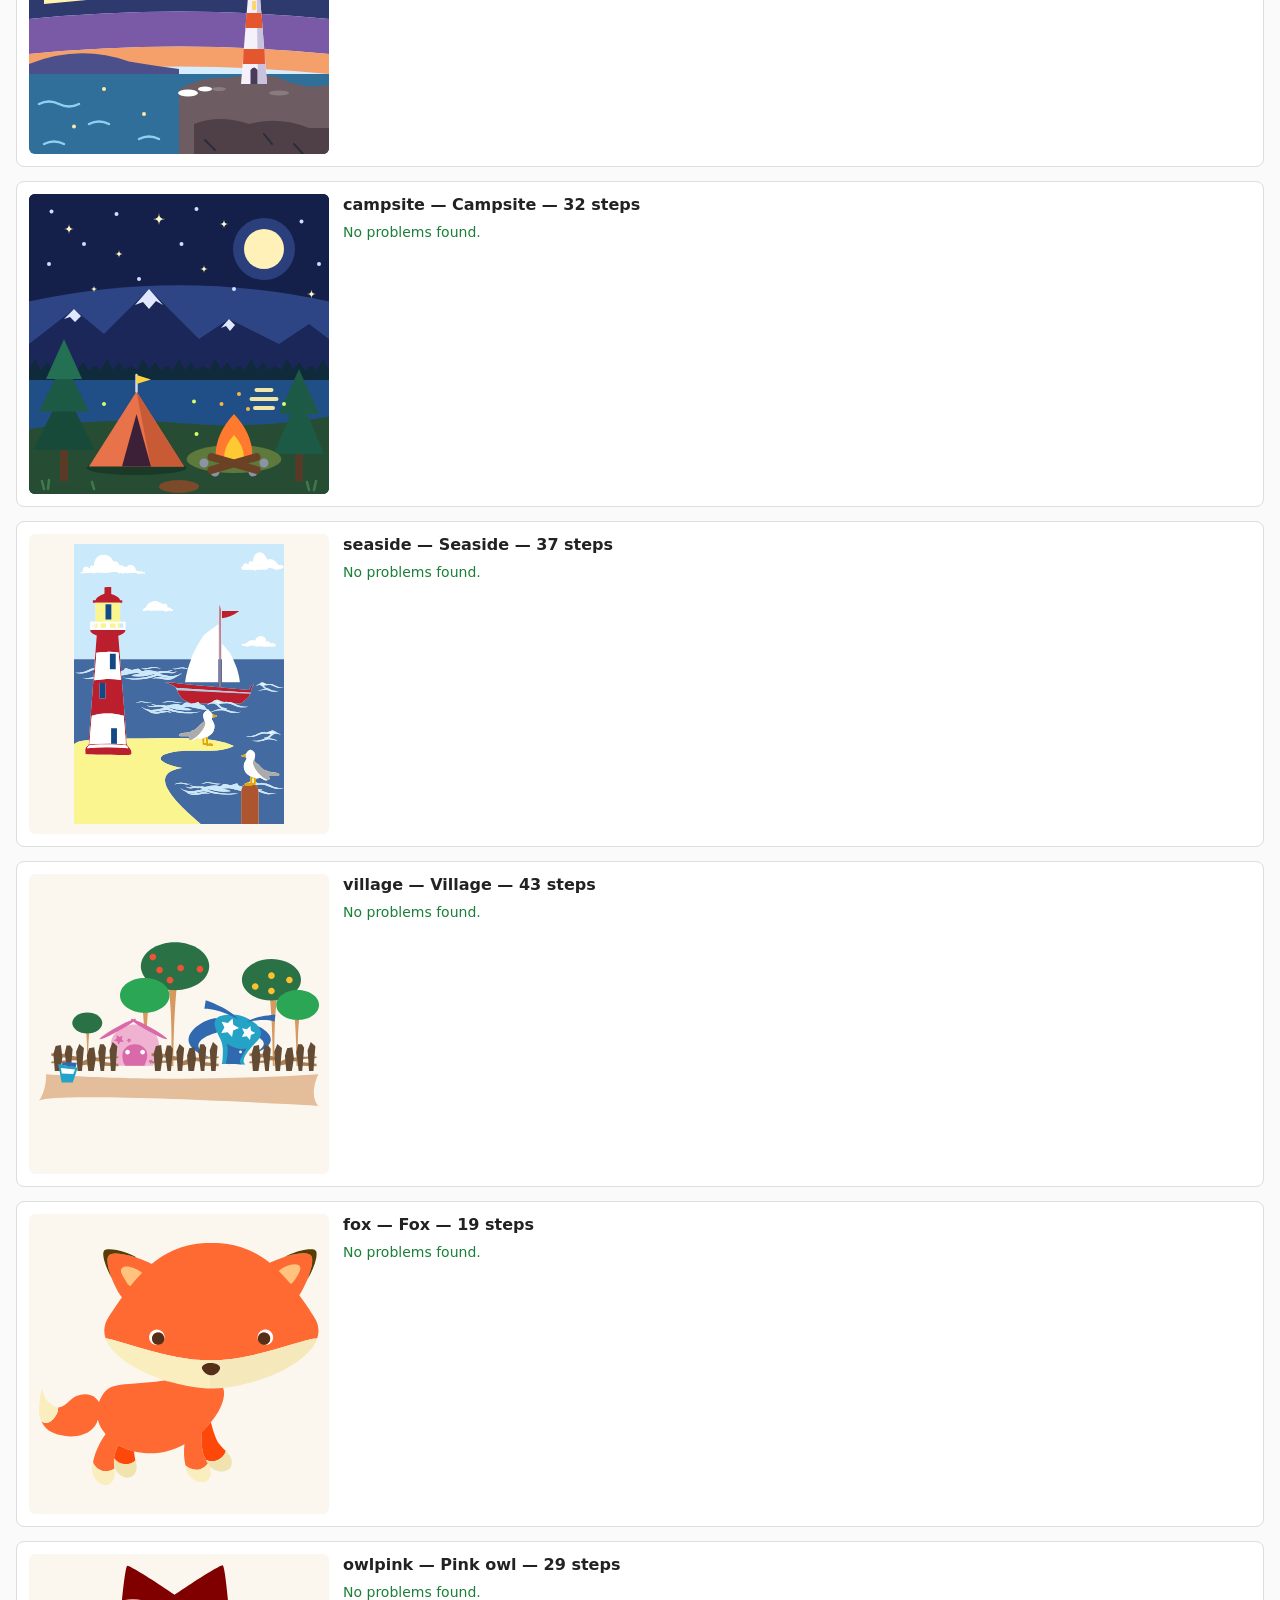
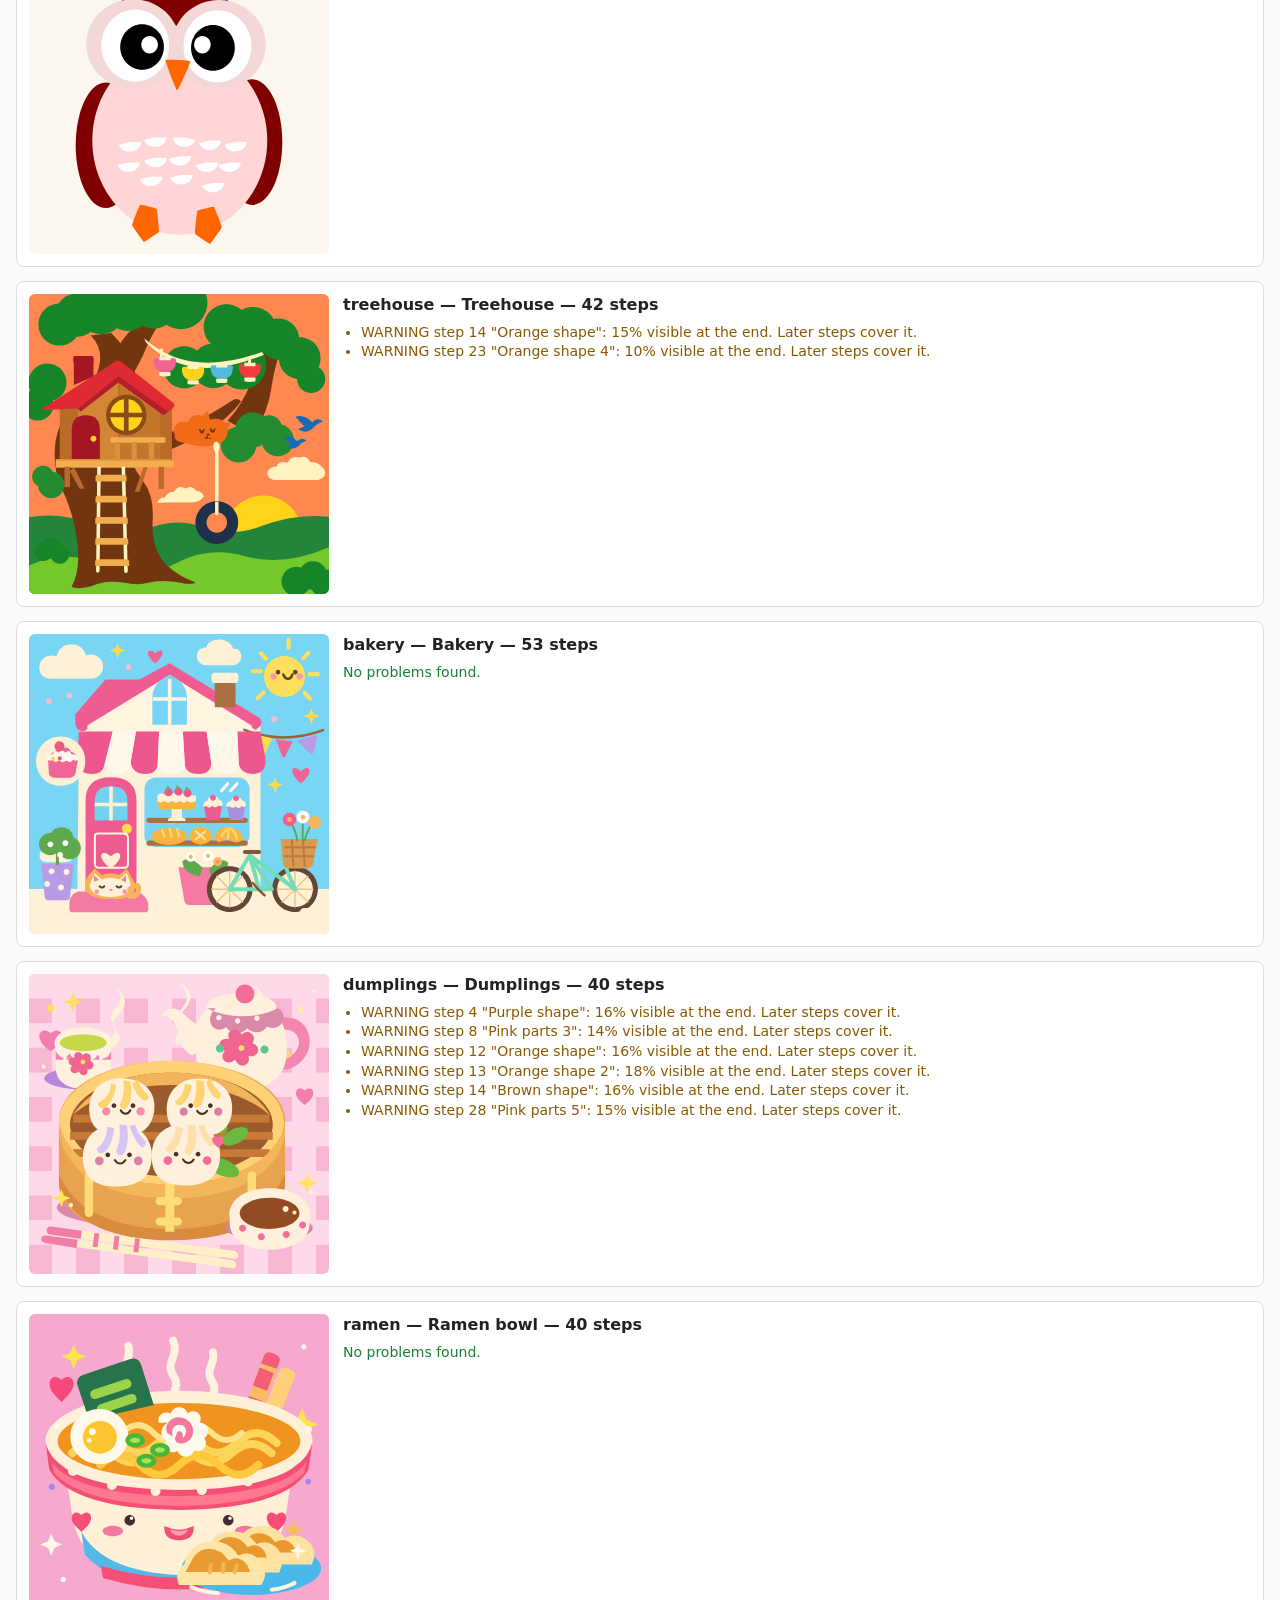
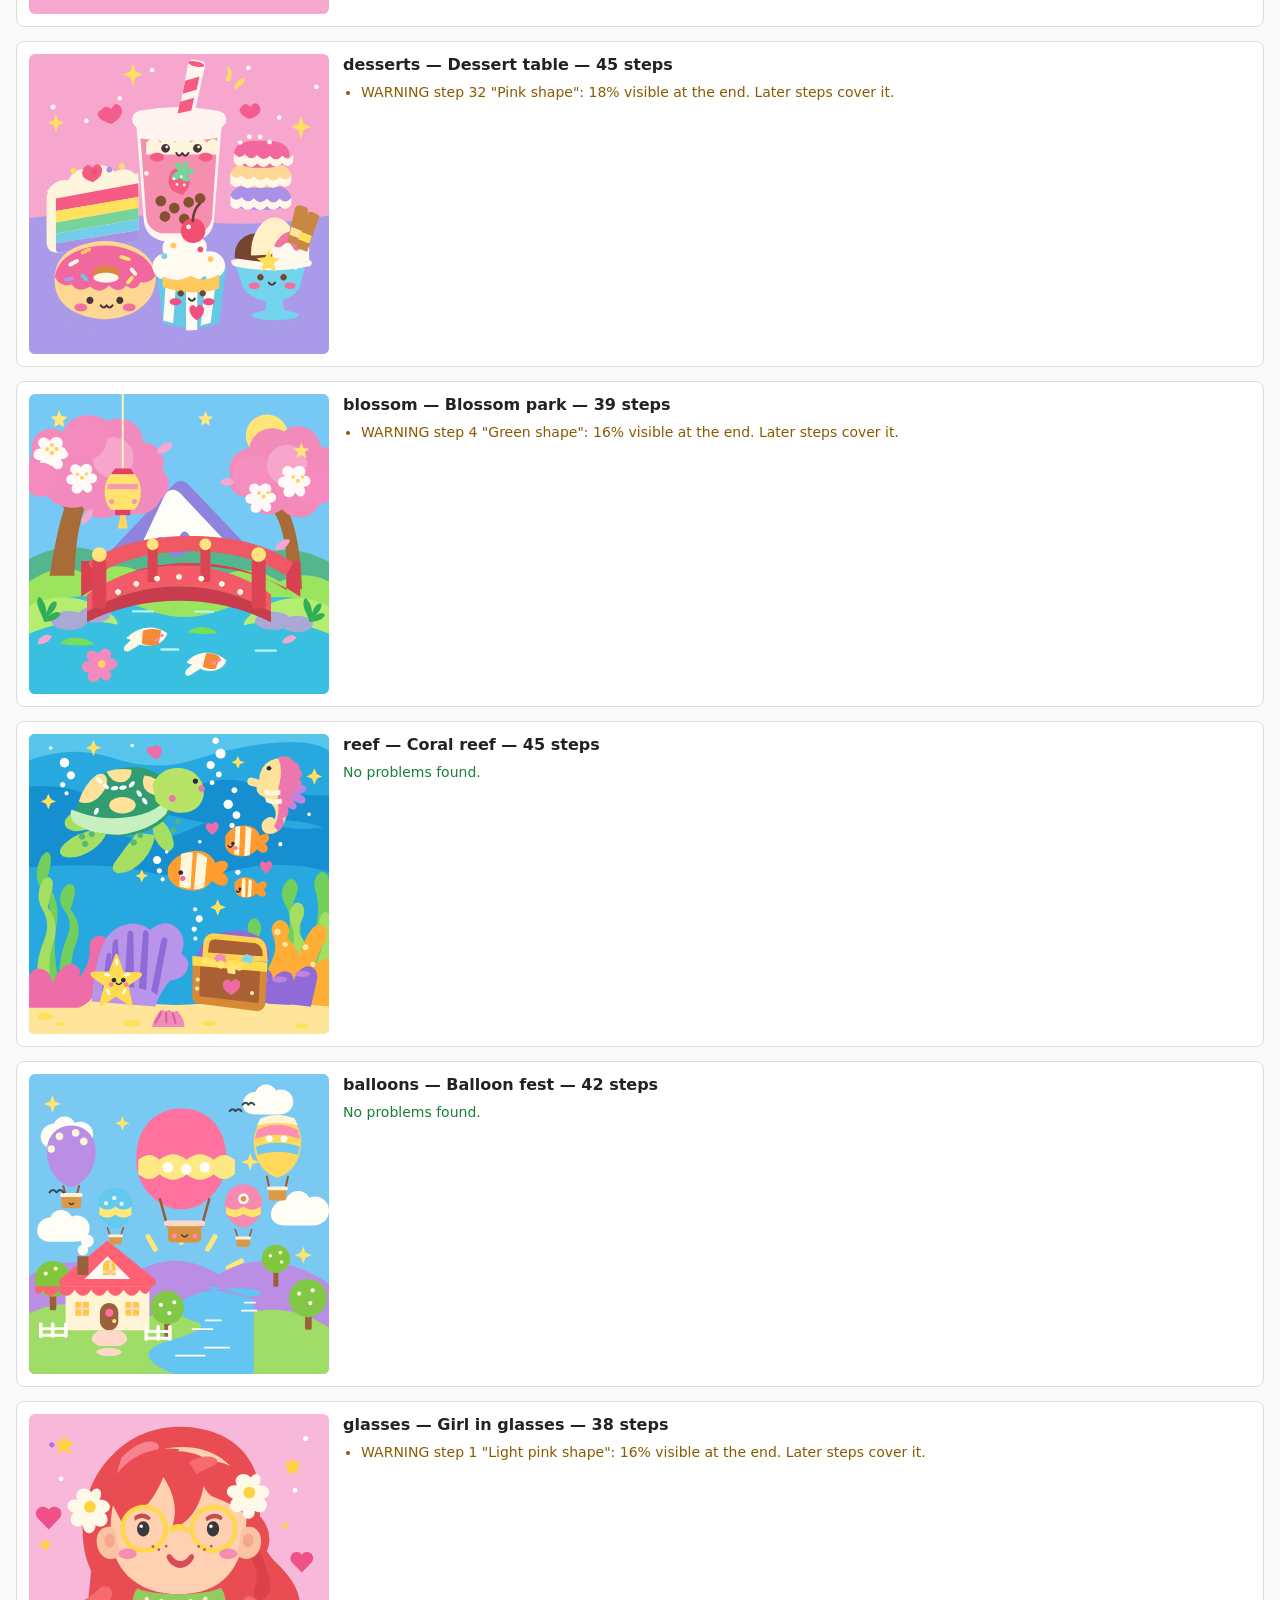
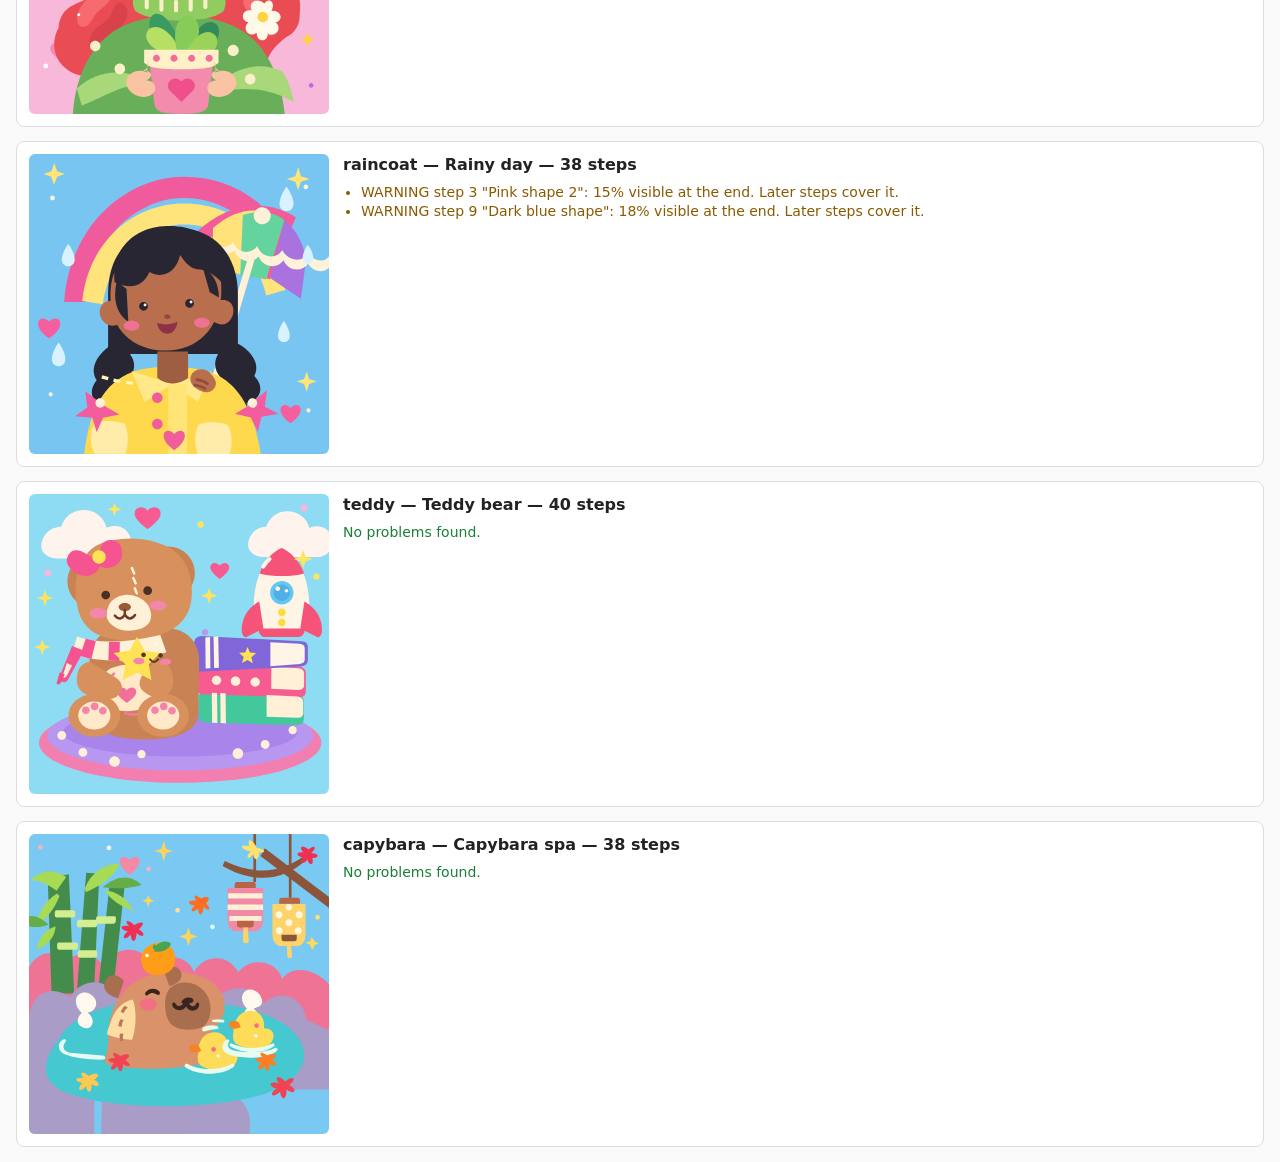
==== commit db0a32de: "Pre-drawn background patterns; decorations last; split scattered steps Co-Authored-By: Claude Fable " ====
--- a/tools/check.html
+++ b/tools/check.html
@@ -59,7 +59,7 @@
   const shape = s => s.line
     ? `<path d="${[].concat(s.d).join('')}" fill="none" stroke="${s.color}" stroke-width="${s.line}" stroke-linecap="round" stroke-linejoin="round"/>`
     : [].concat(s.d).map(d => `<path d="${d}" fill="${s.color}"${s.eo ? ' fill-rule="evenodd"' : ''}/>`).join('');
-  const svg = (l, upto) => `<svg viewBox="0 0 600 600" xmlns="http://www.w3.org/2000/svg"><rect width="600" height="600" fill="${l.bg}"/>${l.steps.slice(0, upto).map(shape).join('')}</svg>`;
+  const svg = (l, upto) => `<svg viewBox="0 0 600 600" xmlns="http://www.w3.org/2000/svg"><rect width="600" height="600" fill="${l.bg}"/>${(l.base || []).map(shape).join('')}${l.steps.slice(0, upto).map(shape).join('')}</svg>`;
 
   let errors = 0, warnings = 0, shown = 0;
   const out = document.getElementById('out');
